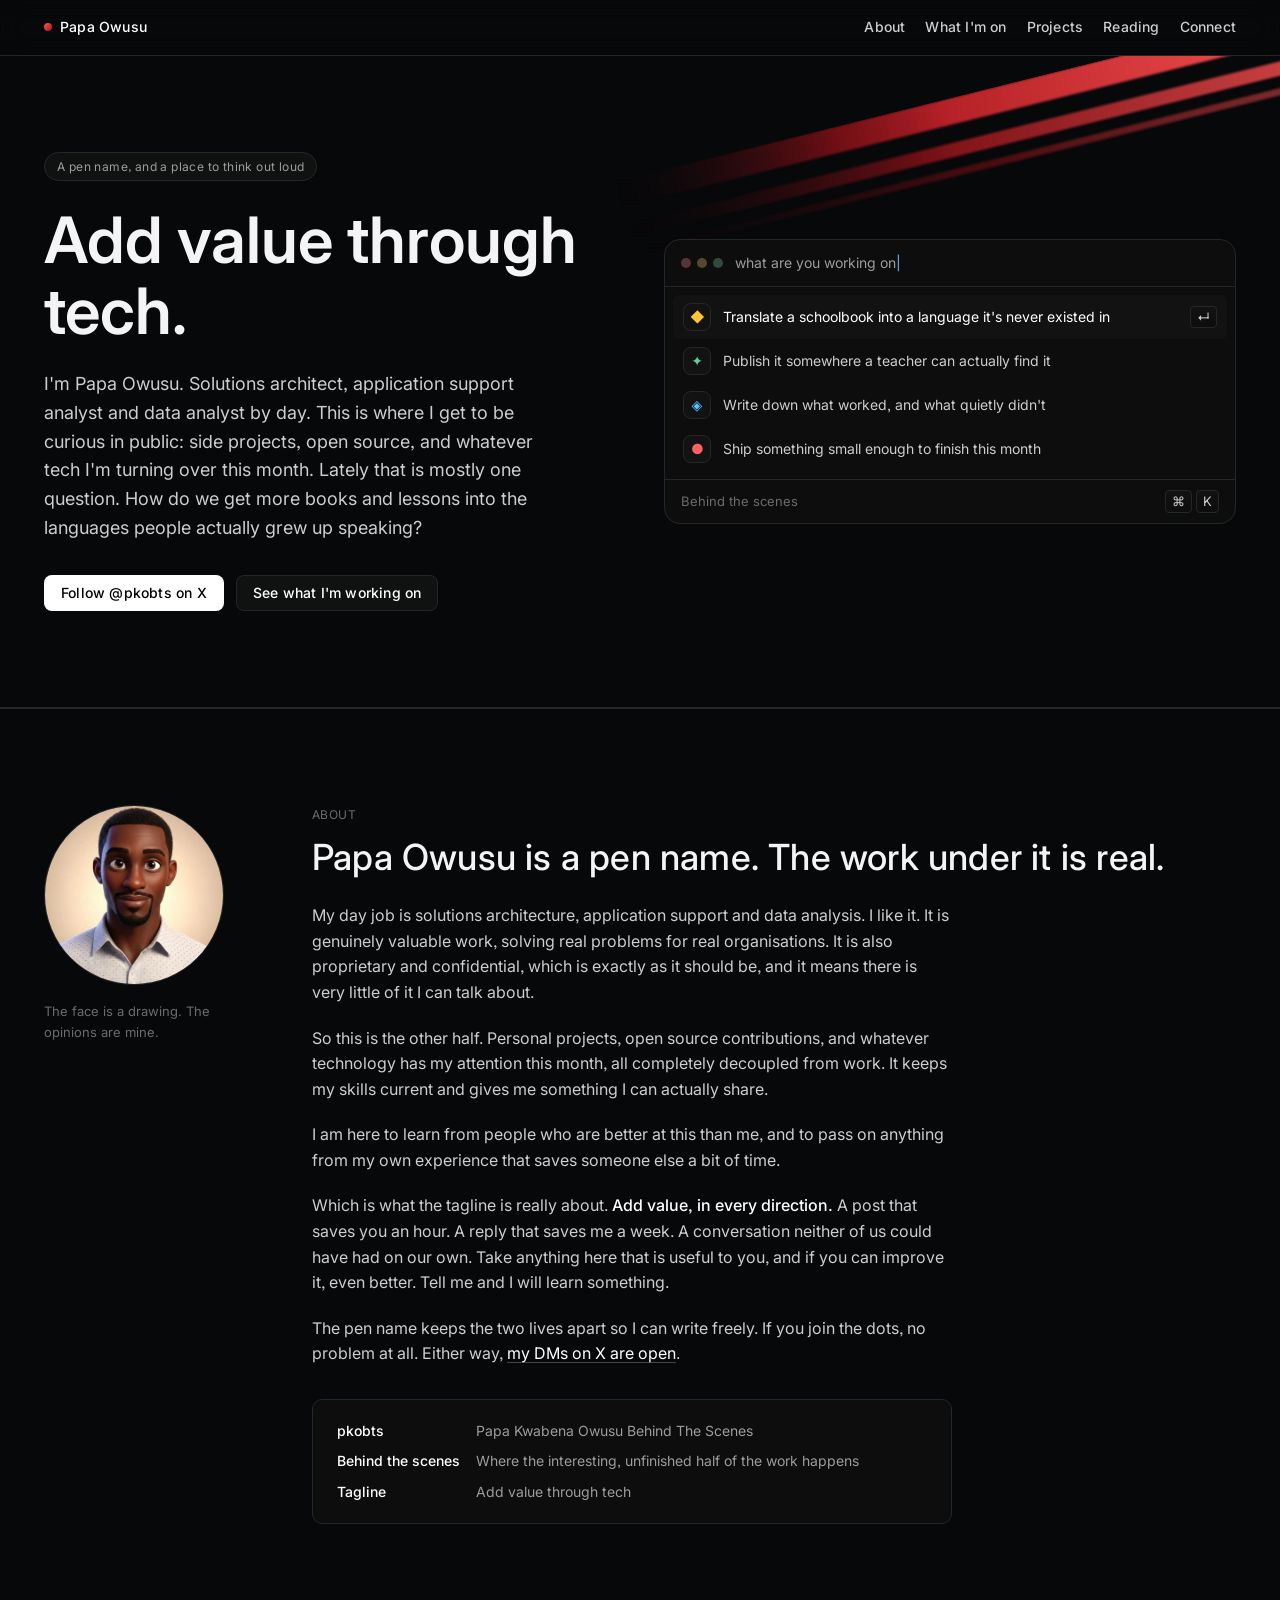
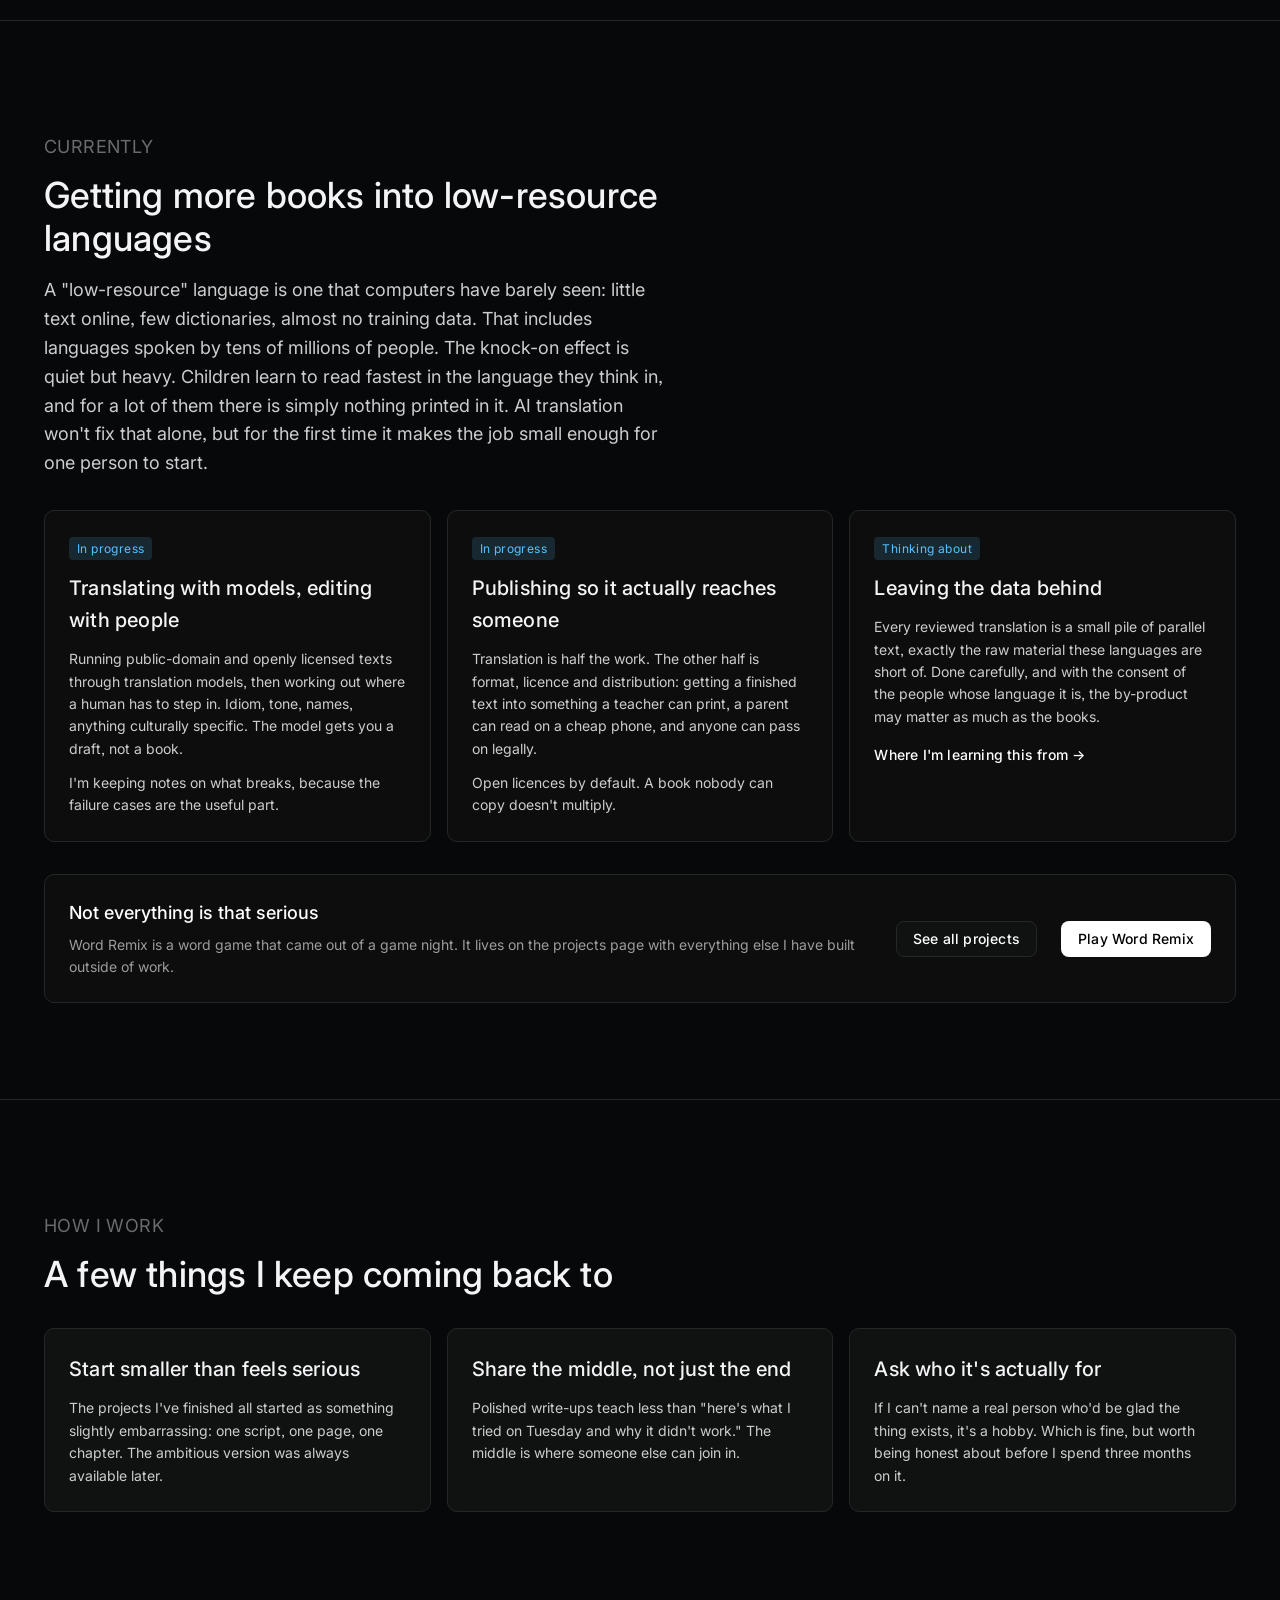
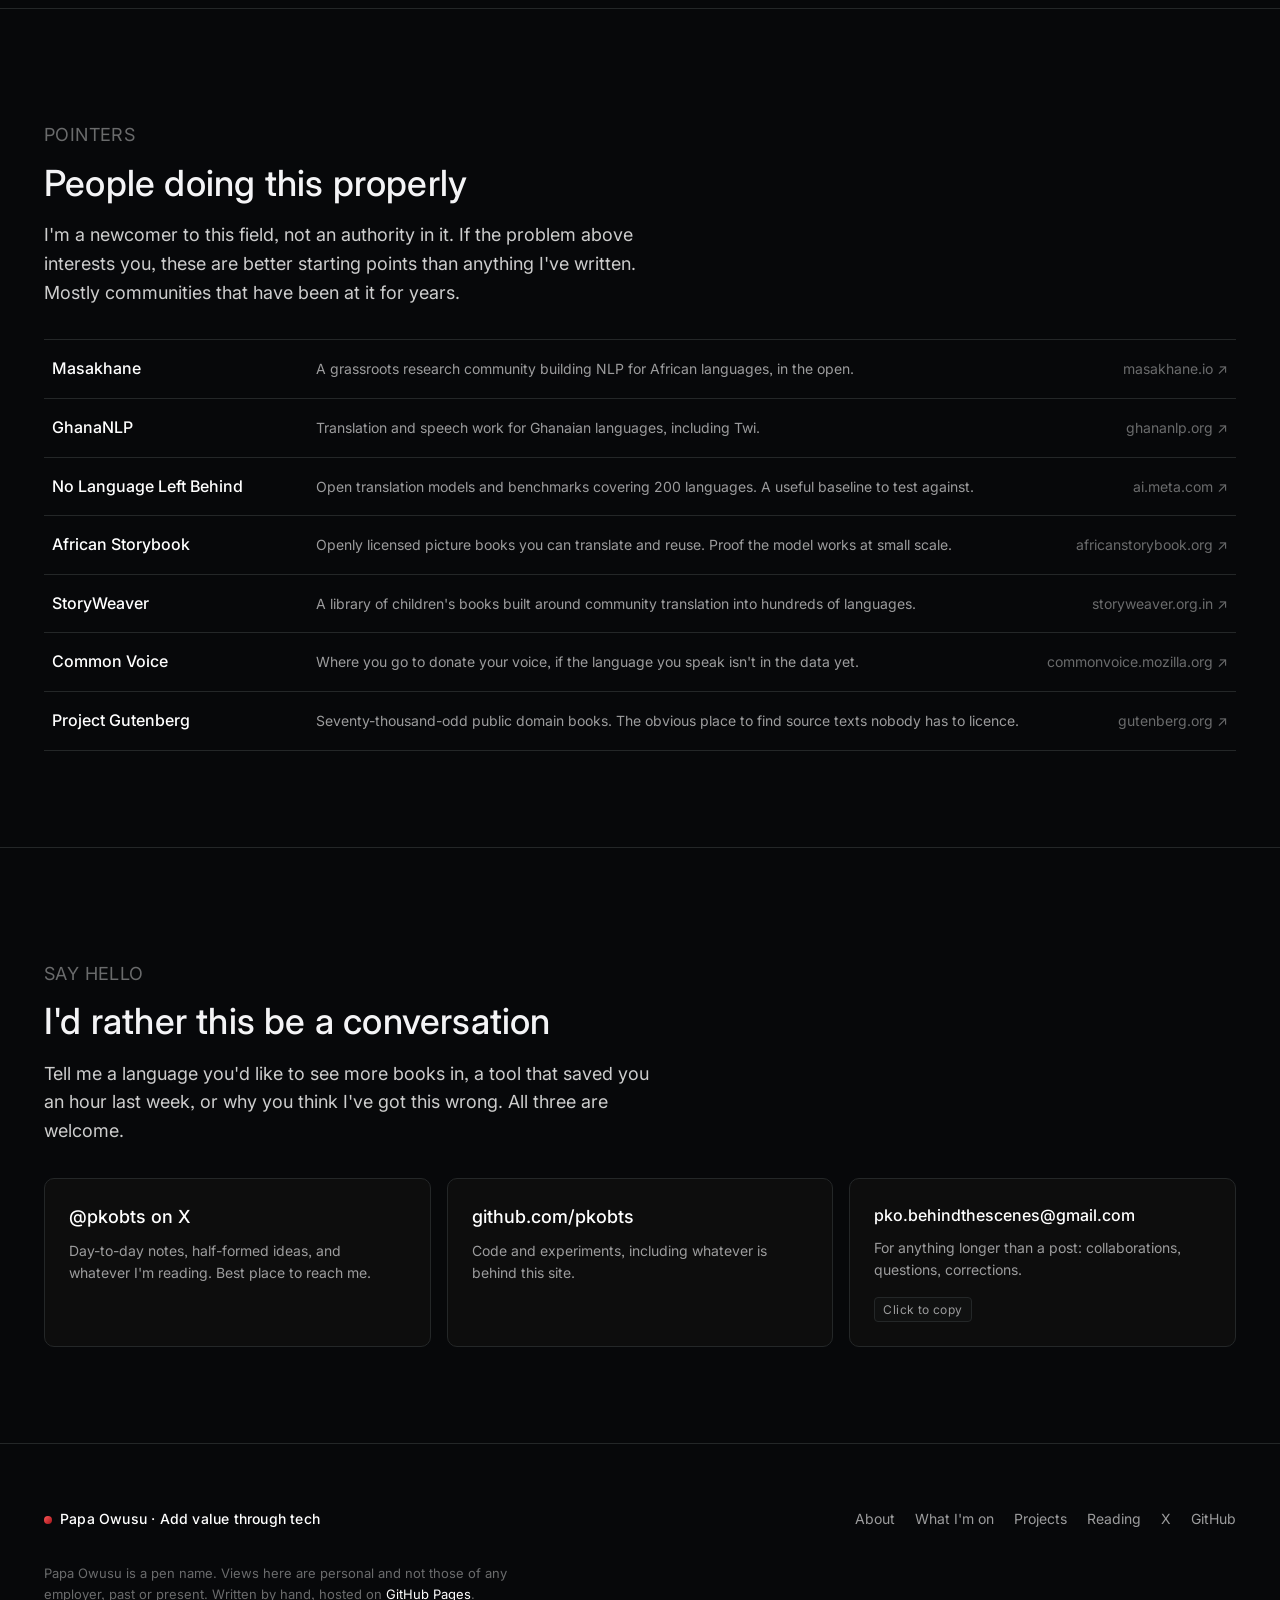
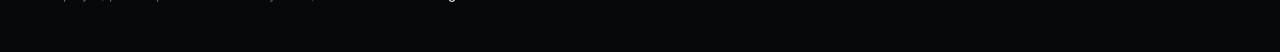
==== index.html @ 437da06e "initial page" ====
<!DOCTYPE html>
<html lang="en">
<head>
<meta charset="utf-8">
<meta name="viewport" content="width=device-width, initial-scale=1">
<title>Papa Owusu · Add value through tech</title>
<meta name="description" content="Papa Kwabena Owusu (pkobts) writes about small, practical uses of technology, currently on using AI translation to grow the pool of reading material in low-resource languages.">
<meta name="author" content="Papa Owusu">

<meta property="og:type" content="website">
<meta property="og:title" content="Papa Owusu · Add value through tech">
<meta property="og:description" content="Notes from a tech professional on simple solutions that make a difference, and on translating books into low-resource languages.">
<meta property="og:image" content="https://pkobts.github.io/pkobts_profilephoto.jpg">
<meta property="og:url" content="https://pkobts.github.io/">
<meta name="twitter:card" content="summary">
<meta name="twitter:creator" content="@pkobts">

<link rel="icon" href="data:image/svg+xml,<svg xmlns='http://www.w3.org/2000/svg' viewBox='0 0 32 32'><rect width='32' height='32' rx='8' fill='%230d0d0d'/><text x='16' y='22' font-family='Inter,sans-serif' font-size='16' font-weight='600' fill='%23ff5757' text-anchor='middle'>P</text></svg>">
<link rel="preconnect" href="https://fonts.googleapis.com">
<link rel="preconnect" href="https://fonts.gstatic.com" crossorigin>
<link href="https://fonts.googleapis.com/css2?family=Inter:wght@400;500;600&display=swap" rel="stylesheet">
<link rel="stylesheet" href="styles.css">
</head>
<body>

<a class="skip" href="#main">Skip to content</a>

<header class="nav">
  <div class="wrap">
    <a class="wordmark" href="#top"><span class="dot" aria-hidden="true"></span> Papa Owusu</a>
    <nav class="nav-links" aria-label="Sections">
      <a href="#about">About</a>
      <a href="#working-on" class="hide-sm">What I'm on</a>
      <a href="projects.html">Projects</a>
      <a href="#reading" class="hide-sm">Reading</a>
      <a href="#connect">Connect</a>
    </nav>
  </div>
</header>

<main id="main">

<!-- ---------------- hero ---------------- -->
<section class="hero" id="top">
  <div class="wrap">
    <div>
      <span class="eyebrow">A pen name, and a place to think out loud</span>
      <h1>Add value through tech.</h1>
      <p class="lede">
        I'm Papa Owusu. Solutions architect, application support analyst and data analyst by
        day. This is where I get to be curious in public: side projects, open source, and
        whatever tech I'm turning over this month. Lately that is mostly one question. How do
        we get more books and lessons into the languages people actually grew up speaking?
      </p>
      <div class="hero-actions">
        <a target="_blank" class="btn btn-primary" href="https://x.com/pkobts" rel="me noopener">Follow @pkobts on X</a>
        <a class="btn btn-tertiary" href="#working-on">See what I'm working on</a>
      </div>
    </div>

    <!-- palette-style card: the site's load-bearing visual -->
    <div class="palette" role="img" aria-label="A command palette mockup listing current interests: translation into low-resource languages, publishing experiments, small tools, and writing.">
      <div class="palette-bar">
        <span class="lights" aria-hidden="true"><i></i><i></i><i></i></span>
        <span class="palette-query">what are you working on<span class="caret">|</span></span>
      </div>
      <ul class="palette-rows">
        <li class="active">
          <span class="tile yellow" aria-hidden="true">◆</span>
          Translate a schoolbook into a language it's never existed in
          <span class="shortcut"><span class="key">↵</span></span>
        </li>
        <li>
          <span class="tile green" aria-hidden="true">✦</span>
          Publish it somewhere a teacher can actually find it
        </li>
        <li>
          <span class="tile blue" aria-hidden="true">◈</span>
          Write down what worked, and what quietly didn't
        </li>
        <li>
          <span class="tile red" aria-hidden="true">●</span>
          Ship something small enough to finish this month
        </li>
      </ul>
      <div class="palette-foot">
        <span>Behind the scenes</span>
        <span class="right"><span class="key">⌘</span> <span class="key">K</span></span>
      </div>
    </div>
  </div>
</section>

<!-- ---------------- about ---------------- -->
<section id="about">
  <div class="wrap">
    <div class="about">
      <div>
        <img class="avatar" src="pkobts_profilephoto.jpg" alt="Illustrated portrait of Papa Owusu" width="180" height="180">
        <p class="avatar-note">The face is a drawing. The opinions are mine.</p>
      </div>

      <div>
        <p class="kicker">About</p>
        <h2>Papa Owusu is a pen name. The work under it is real.</h2>
        <div class="prose">
          <p>
            My day job is solutions architecture, application support and data analysis. I like
            it. It is genuinely valuable work, solving real problems for real organisations. It
            is also proprietary and confidential, which is exactly as it should be, and it means
            there is very little of it I can talk about.
          </p>
          <p>
            So this is the other half. Personal projects, open source contributions, and
            whatever technology has my attention this month, all completely decoupled from work.
            It keeps my skills current and gives me something I can actually share.
          </p>
          <p>
            I am here to learn from people who are better at this than me, and to pass on
            anything from my own experience that saves someone else a bit of time.
          </p>
          <p>
            Which is what the tagline is really about. <strong>Add value, in every
            direction.</strong> A post that saves you an hour. A reply that saves me a week. A
            conversation neither of us could have had on our own. Take anything here that is
            useful to you, and if you can improve it, even better. Tell me and I will learn
            something.
          </p>
          <p>
            The pen name keeps the two lives apart so I can write freely. If you join the dots,
            no problem at all. Either way,
            <a target="_blank" href="https://x.com/pkobts" rel="me noopener">my DMs on X are open</a>.
          </p>

          <div class="name-key">
            <dl>
              <dt>pkobts</dt>
              <dd>Papa Kwabena Owusu Behind The Scenes</dd>
              <dt>Behind the scenes</dt>
              <dd>Where the interesting, unfinished half of the work happens</dd>
              <dt>Tagline</dt>
              <dd>Add value through tech</dd>
            </dl>
          </div>
        </div>
      </div>
    </div>
  </div>
</section>

<!-- ---------------- working on ---------------- -->
<section id="working-on">
  <div class="wrap">
    <div class="section-head">
      <p class="kicker">Currently</p>
      <h2>Getting more books into low-resource languages</h2>
      <p>
        A "low-resource" language is one that computers have barely seen: little text online,
        few dictionaries, almost no training data. That includes languages spoken by tens of
        millions of people. The knock-on effect is quiet but heavy. Children learn to read
        fastest in the language they think in, and for a lot of them there is simply nothing
        printed in it. AI translation won't fix that alone, but for the first time it makes the
        job small enough for one person to start.
      </p>
    </div>

    <div class="grid three">
      <div class="card">
        <span class="badge">In progress</span>
        <h3>Translating with models, editing with people</h3>
        <p>
          Running public-domain and openly licensed texts through translation models, then
          working out where a human has to step in. Idiom, tone, names, anything culturally
          specific. The model gets you a draft, not a book.
        </p>
        <p>
          I'm keeping notes on what breaks, because the failure cases are the useful part.
        </p>
      </div>

      <div class="card">
        <span class="badge">In progress</span>
        <h3>Publishing so it actually reaches someone</h3>
        <p>
          Translation is half the work. The other half is format, licence and distribution:
          getting a finished text into something a teacher can print, a parent can read on a
          cheap phone, and anyone can pass on legally.
        </p>
        <p>
          Open licences by default. A book nobody can copy doesn't multiply.
        </p>
      </div>

      <div class="card">
        <span class="badge">Thinking about</span>
        <h3>Leaving the data behind</h3>
        <p>
          Every reviewed translation is a small pile of parallel text, exactly the raw material
          these languages are short of. Done carefully, and with the consent of the people whose
          language it is, the by-product may matter as much as the books.
        </p>
        <a class="more" href="#reading">Where I'm learning this from →</a>
      </div>
    </div>

    <div class="teaser">
      <div class="teaser-text">
        <strong>Not everything is that serious</strong>
        Word Remix is a word game that came out of a game night. It lives on the projects page
        with everything else I have built outside of work.
      </div>
      <a class="btn btn-tertiary" href="projects.html">See all projects</a>
      <a class="btn btn-primary" target="_blank" href="https://wordremix.pkobts.com" rel="noopener">Play Word Remix</a>
    </div>
  </div>
</section>

<!-- ---------------- how i think ---------------- -->
<section id="how-i-think">
  <div class="wrap">
    <div class="section-head">
      <p class="kicker">How I work</p>
      <h2>A few things I keep coming back to</h2>
    </div>

    <div class="grid three">
      <div class="card elevated">
        <h3>Start smaller than feels serious</h3>
        <p>
          The projects I've finished all started as something slightly embarrassing: one
          script, one page, one chapter. The ambitious version was always available later.
        </p>
      </div>
      <div class="card elevated">
        <h3>Share the middle, not just the end</h3>
        <p>
          Polished write-ups teach less than "here's what I tried on Tuesday and why it didn't
          work." The middle is where someone else can join in.
        </p>
      </div>
      <div class="card elevated">
        <h3>Ask who it's actually for</h3>
        <p>
          If I can't name a real person who'd be glad the thing exists, it's a hobby. Which is
          fine, but worth being honest about before I spend three months on it.
        </p>
      </div>
    </div>
  </div>
</section>

<!-- ---------------- reading ---------------- -->
<section id="reading">
  <div class="wrap">
    <div class="section-head">
      <p class="kicker">Pointers</p>
      <h2>People doing this properly</h2>
      <p>
        I'm a newcomer to this field, not an authority in it. If the problem above interests
        you, these are better starting points than anything I've written. Mostly communities
        that have been at it for years.
      </p>
    </div>

    <ul class="links">
      <li>
        <a target="_blank" href="https://www.masakhane.io/" rel="noopener">
          <span class="title">Masakhane</span>
          <span class="what">A grassroots research community building NLP for African languages, in the open.</span>
          <span class="arrow">masakhane.io ↗</span>
        </a>
      </li>
      <li>
        <a target="_blank" href="https://ghananlp.org/" rel="noopener">
          <span class="title">GhanaNLP</span>
          <span class="what">Translation and speech work for Ghanaian languages, including Twi.</span>
          <span class="arrow">ghananlp.org ↗</span>
        </a>
      </li>
      <li>
        <a target="_blank" href="https://ai.meta.com/research/no-language-left-behind/" rel="noopener">
          <span class="title">No Language Left Behind</span>
          <span class="what">Open translation models and benchmarks covering 200 languages. A useful baseline to test against.</span>
          <span class="arrow">ai.meta.com ↗</span>
        </a>
      </li>
      <li>
        <a target="_blank" href="https://www.africanstorybook.org/" rel="noopener">
          <span class="title">African Storybook</span>
          <span class="what">Openly licensed picture books you can translate and reuse. Proof the model works at small scale.</span>
          <span class="arrow">africanstorybook.org ↗</span>
        </a>
      </li>
      <li>
        <a target="_blank" href="https://storyweaver.org.in/" rel="noopener">
          <span class="title">StoryWeaver</span>
          <span class="what">A library of children's books built around community translation into hundreds of languages.</span>
          <span class="arrow">storyweaver.org.in ↗</span>
        </a>
      </li>
      <li>
        <a target="_blank" href="https://commonvoice.mozilla.org/" rel="noopener">
          <span class="title">Common Voice</span>
          <span class="what">Where you go to donate your voice, if the language you speak isn't in the data yet.</span>
          <span class="arrow">commonvoice.mozilla.org ↗</span>
        </a>
      </li>
      <li>
        <a target="_blank" href="https://www.gutenberg.org/" rel="noopener">
          <span class="title">Project Gutenberg</span>
          <span class="what">Seventy-thousand-odd public domain books. The obvious place to find source texts nobody has to licence.</span>
          <span class="arrow">gutenberg.org ↗</span>
        </a>
      </li>
    </ul>
  </div>
</section>

<!-- ---------------- connect ---------------- -->
<section id="connect">
  <div class="wrap">
    <div class="section-head">
      <p class="kicker">Say hello</p>
      <h2>I'd rather this be a conversation</h2>
      <p>
        Tell me a language you'd like to see more books in, a tool that saved you an hour last
        week, or why you think I've got this wrong. All three are welcome.
      </p>
    </div>

    <div class="connect">
      <a target="_blank" href="https://x.com/pkobts" rel="me noopener">
        <span class="handle">@pkobts on X</span>
        <span class="desc">Day-to-day notes, half-formed ideas, and whatever I'm reading. Best place to reach me.</span>
      </a>
      <a target="_blank" href="https://github.com/pkobts" rel="me noopener">
        <span class="handle">github.com/pkobts</span>
        <span class="desc">Code and experiments, including whatever is behind this site.</span>
      </a>
      <button type="button" class="copy-card" data-copy="pko.behindthescenes@gmail.com">
        <span class="handle">pko.behindthescenes@gmail.com</span>
        <span class="desc">For anything longer than a post: collaborations, questions, corrections.</span>
        <span class="copy-state">Click to copy</span>
      </button>
    </div>
    <p class="copy-live" role="status" aria-live="polite"></p>
  </div>
</section>

</main>

<footer>
  <div class="wrap">
    <div class="foot-row">
      <span class="wordmark"><span class="dot" aria-hidden="true"></span> Papa Owusu · Add value through tech</span>
      <div class="foot-links">
        <a href="#about">About</a>
        <a href="#working-on">What I'm on</a>
        <a href="projects.html">Projects</a>
        <a href="#reading">Reading</a>
        <a target="_blank" href="https://x.com/pkobts" rel="me noopener">X</a>
        <a target="_blank" href="https://github.com/pkobts" rel="me noopener">GitHub</a>
      </div>
    </div>
    <p class="foot-note">
      Papa Owusu is a pen name. Views here are personal and not those of any employer, past or
      present. Written by hand, hosted on
      <a target="_blank" href="https://pages.github.com/" rel="noopener">GitHub Pages</a>.
    </p>
  </div>
</footer>

<script>
  document.querySelectorAll(".copy-card").forEach(function (card) {
    var state = card.querySelector(".copy-state");
    var live = document.querySelector(".copy-live");
    var idle = state.textContent;
    var timer;

    function copy(text) {
      if (navigator.clipboard && window.isSecureContext) {
        return navigator.clipboard.writeText(text);
      }
      // fallback for pages served over plain http
      return new Promise(function (resolve, reject) {
        var field = document.createElement("textarea");
        field.value = text;
        field.setAttribute("readonly", "");
        field.style.position = "fixed";
        field.style.opacity = "0";
        document.body.appendChild(field);
        field.select();
        var ok = document.execCommand("copy");
        document.body.removeChild(field);
        ok ? resolve() : reject();
      });
    }

    card.addEventListener("click", function () {
      var text = card.dataset.copy;
      copy(text).then(
        function () {
          card.classList.add("copied");
          state.textContent = "Copied";
          live.textContent = text + " copied to your clipboard.";
        },
        function () {
          state.textContent = "Press Ctrl or Cmd + C";
          live.textContent = "Could not copy automatically. The address is " + text + ".";
        }
      );
      clearTimeout(timer);
      timer = setTimeout(function () {
        card.classList.remove("copied");
        state.textContent = idle;
        live.textContent = "";
      }, 2600);
    });
  });
</script>

</body>
</html>
---- styles.css ----
/* Papa Owusu · pkobts.github.io
   Tokens follow DESIGN.md (Raycast-style dark system). */

:root {
  /* surface ladder */
  --canvas: #07080a;
  --surface: #0d0d0d;
  --surface-elevated: #101111;
  --surface-card: #121212;

  /* lines */
  --hairline: #242728;
  --hairline-soft: rgba(255, 255, 255, 0.08);
  --hairline-strong: rgba(255, 255, 255, 0.16);

  /* text */
  --ink: #f4f4f6;
  --body: #cdcdcd;
  --mute: #9c9c9d;
  --ash: #6a6b6c;
  --stone: #434345;

  /* action */
  --primary: #ffffff;
  --primary-pressed: #e8e8e8;
  --on-primary: #000000;

  /* accents: illustrations only, never chrome */
  --accent-blue: #57c1ff;
  --accent-red: #ff6161;
  --accent-green: #59d499;
  --accent-yellow: #ffc533;

  --stripe-start: #ff5757;
  --stripe-end: #a1131a;

  --key-bg-start: #121212;
  --key-bg-end: #0d0d0d;

  --r-xs: 4px;
  --r-sm: 6px;
  --r-md: 8px;
  --r-lg: 10px;
  --r-xl: 16px;
  --r-full: 9999px;

  --section: 96px;
  --container: 1240px;
}

*,
*::before,
*::after {
  box-sizing: border-box;
}

html {
  scroll-behavior: smooth;
  scroll-padding-top: 80px;
  -webkit-text-size-adjust: 100%;
}

@media (prefers-reduced-motion: reduce) {
  html { scroll-behavior: auto; }
}

body {
  margin: 0;
  background: var(--canvas);
  color: var(--body);
  font-family: Inter, "Inter Fallback", system-ui, -apple-system, "Segoe UI", sans-serif;
  font-feature-settings: "calt", "kern", "liga", "ss03";
  font-size: 16px;
  line-height: 1.6;
  -webkit-font-smoothing: antialiased;
}

h1, h2, h3 {
  color: var(--ink);
  margin: 0;
  font-weight: 500;
}

p { margin: 0; }

a {
  color: #ffffff;
  text-decoration: none;
}

a:hover { text-decoration: underline; }

a:focus-visible,
button:focus-visible {
  outline: 2px solid var(--accent-blue);
  outline-offset: 3px;
  border-radius: var(--r-xs);
}

.wrap {
  width: 100%;
  max-width: var(--container);
  margin: 0 auto;
  padding: 0 24px;
}

.skip {
  position: absolute;
  left: -9999px;
}
.skip:focus {
  left: 16px;
  top: 12px;
  z-index: 10;
  background: var(--surface-elevated);
  border: 1px solid var(--hairline);
  border-radius: var(--r-md);
  padding: 8px 16px;
  color: #fff;
}

/* ---------- nav ---------- */

.nav {
  position: sticky;
  top: 0;
  z-index: 5;
  height: 56px;
  display: flex;
  align-items: center;
  background: rgba(7, 8, 10, 0.88);
  backdrop-filter: blur(12px);
  border-bottom: 1px solid var(--hairline);
}

.nav .wrap {
  display: flex;
  align-items: center;
  gap: 24px;
}

.wordmark {
  font-size: 14px;
  font-weight: 500;
  letter-spacing: 0.2px;
  color: #fff;
  display: inline-flex;
  align-items: center;
  gap: 8px;
}

.wordmark:hover { text-decoration: none; }

.wordmark .dot {
  width: 8px;
  height: 8px;
  border-radius: var(--r-full);
  background: linear-gradient(135deg, var(--stripe-start), var(--stripe-end));
}

.nav-links {
  display: flex;
  gap: 20px;
  margin-left: auto;
  font-size: 14px;
  font-weight: 500;
  letter-spacing: 0.2px;
}

.nav-links a { color: var(--body); }
.nav-links a:hover { color: #fff; }

/* ---------- buttons ---------- */

.btn {
  display: inline-flex;
  align-items: center;
  gap: 8px;
  height: 36px;
  padding: 8px 16px;
  border-radius: var(--r-md);
  font-size: 14px;
  font-weight: 500;
  letter-spacing: 0.2px;
  line-height: 1;
  border: 1px solid transparent;
  white-space: nowrap;
}

.btn:hover { text-decoration: none; }

.btn-primary {
  background: var(--primary);
  color: var(--on-primary);
}
.btn-primary:hover { background: var(--primary-pressed); }

.btn-tertiary {
  background: var(--surface-elevated);
  color: #fff;
  border-color: var(--hairline);
}
.btn-tertiary:hover { border-color: var(--hairline-strong); }

/* ---------- hero ---------- */

.hero {
  position: relative;
  overflow: hidden;
  padding: 96px 0 var(--section);
  border-bottom: 1px solid var(--hairline);
}

/* the one stripe band the system allows, once per page */
.hero::before {
  content: "";
  position: absolute;
  top: -60px;
  right: -80px;
  width: 780px;
  height: 300px;
  transform: rotate(-14deg);
  transform-origin: top right;
  background:
    linear-gradient(90deg, transparent, var(--stripe-end) 30%, var(--stripe-start)) 0 0 / 100% 26px no-repeat,
    linear-gradient(90deg, transparent, rgba(161, 19, 26, 0.75) 40%, rgba(255, 87, 87, 0.85)) 0 44px / 100% 14px no-repeat,
    linear-gradient(90deg, transparent, rgba(161, 19, 26, 0.45) 50%, rgba(255, 87, 87, 0.55)) 0 70px / 100% 7px no-repeat;
  filter: blur(1px);
  pointer-events: none;
  -webkit-mask-image: linear-gradient(90deg, transparent, #000 45%);
  mask-image: linear-gradient(90deg, transparent, #000 45%);
}

.hero .wrap {
  position: relative;
  display: grid;
  grid-template-columns: minmax(0, 1fr) minmax(0, 1fr);
  gap: 48px;
  align-items: center;
}

.eyebrow {
  display: inline-block;
  font-size: 12px;
  letter-spacing: 0.4px;
  color: var(--mute);
  background: var(--surface-elevated);
  border: 1px solid var(--hairline);
  border-radius: var(--r-full);
  padding: 4px 12px;
  margin-bottom: 24px;
}

h1 {
  font-size: 64px;
  font-weight: 600;
  line-height: 1.1;
  letter-spacing: 0;
}

.hero .lede {
  font-size: 18px;
  line-height: 1.6;
  margin-top: 24px;
  max-width: 46ch;
}

.hero-actions {
  display: flex;
  flex-wrap: wrap;
  gap: 12px;
  margin-top: 32px;
}

/* ---------- palette mockup ---------- */

.palette {
  background: var(--surface);
  border: 1px solid var(--hairline);
  border-radius: var(--r-xl);
  overflow: hidden;
}

.palette-bar {
  display: flex;
  align-items: center;
  gap: 12px;
  padding: 12px 16px;
  border-bottom: 1px solid var(--hairline);
}

.lights {
  display: flex;
  gap: 6px;
}
.lights i {
  width: 10px;
  height: 10px;
  border-radius: var(--r-full);
  background: var(--stone);
}
.lights i:first-child { background: #57343a; }
.lights i:nth-child(2) { background: #55492c; }
.lights i:last-child { background: #2f4a3b; }

.palette-query {
  font-size: 14px;
  color: var(--mute);
}
.palette-query .caret {
  color: var(--accent-blue);
}

.palette-rows {
  padding: 8px;
  margin: 0;
  list-style: none;
}

.palette-rows li {
  display: flex;
  align-items: center;
  gap: 12px;
  padding: 8px 10px;
  border-radius: var(--r-sm);
  font-size: 14px;
  color: var(--body);
}

.palette-rows li.active {
  background: var(--surface-card);
  color: #fff;
}

.tile {
  width: 28px;
  height: 28px;
  flex: none;
  border-radius: var(--r-md);
  display: grid;
  place-items: center;
  font-size: 14px;
  background: var(--surface-card);
  border: 1px solid var(--hairline);
}

.tile.yellow { color: var(--accent-yellow); }
.tile.green { color: var(--accent-green); }
.tile.blue { color: var(--accent-blue); }
.tile.red { color: var(--accent-red); }

.palette-rows .shortcut { margin-left: auto; }

.key {
  display: inline-block;
  min-width: 20px;
  text-align: center;
  padding: 1px 6px;
  font-size: 13px;
  line-height: 1.4;
  color: var(--body);
  background: linear-gradient(180deg, var(--key-bg-start), var(--key-bg-end));
  border: 1px solid var(--hairline);
  border-radius: var(--r-xs);
}

.palette-foot {
  display: flex;
  align-items: center;
  gap: 8px;
  padding: 10px 16px;
  border-top: 1px solid var(--hairline);
  font-size: 13px;
  color: var(--ash);
}
.palette-foot .right { margin-left: auto; }

/* ---------- sections ---------- */

section { padding: var(--section) 0; }
section + section { border-top: 1px solid var(--hairline); }

.section-head { max-width: 62ch; }

.section-head h2 {
  font-size: 36px;
  line-height: 1.2;
  letter-spacing: 0.2px;
}

.section-head p {
  margin-top: 16px;
  font-size: 18px;
}

.kicker {
  font-size: 12px;
  letter-spacing: 0.4px;
  text-transform: uppercase;
  color: var(--ash);
  margin-bottom: 12px;
}

/* ---------- about ---------- */

.about {
  display: grid;
  grid-template-columns: 220px minmax(0, 1fr);
  gap: 48px;
  align-items: start;
}

.avatar {
  width: 180px;
  height: 180px;
  border-radius: var(--r-full);
  border: 1px solid var(--hairline);
  display: block;
}

.avatar-note {
  margin-top: 16px;
  font-size: 13px;
  color: var(--ash);
  max-width: 22ch;
}

.about h2 {
  font-size: 36px;
  line-height: 1.2;
  letter-spacing: 0.2px;
}

.prose { max-width: 64ch; margin-top: 24px; }
.prose p + p { margin-top: 20px; }
.prose strong { color: #fff; font-weight: 500; }
.prose a { text-decoration: underline; text-underline-offset: 3px; text-decoration-color: var(--stone); }
.prose a:hover { text-decoration-color: #fff; }

.name-key {
  margin-top: 32px;
  background: var(--surface);
  border: 1px solid var(--hairline);
  border-radius: var(--r-lg);
  padding: 20px 24px;
}

.name-key dl {
  margin: 0;
  display: grid;
  grid-template-columns: auto 1fr;
  gap: 8px 16px;
  font-size: 14px;
}
.name-key dt { color: #fff; font-weight: 500; }
.name-key dd { margin: 0; color: var(--mute); }

/* ---------- cards ---------- */

.grid {
  display: grid;
  gap: 16px;
  margin-top: 32px;
}
.grid.two { grid-template-columns: repeat(2, minmax(0, 1fr)); }
.grid.three { grid-template-columns: repeat(3, minmax(0, 1fr)); }

.card {
  background: var(--surface);
  border: 1px solid var(--hairline);
  border-radius: var(--r-lg);
  padding: 24px;
}

.card.elevated { background: var(--surface-elevated); }

.card h3 {
  font-size: 20px;
  letter-spacing: 0.2px;
  margin-bottom: 12px;
}

.card p { font-size: 14px; }
.card p + p { margin-top: 12px; }

.card .more {
  display: inline-block;
  margin-top: 16px;
  font-size: 14px;
  font-weight: 500;
  letter-spacing: 0.2px;
}

.badge {
  display: inline-block;
  font-size: 12px;
  letter-spacing: 0.4px;
  padding: 2px 8px;
  border-radius: var(--r-xs);
  background: rgba(87, 193, 255, 0.15);
  color: var(--accent-blue);
  margin-bottom: 12px;
}

/* ---------- link list ---------- */

.links {
  list-style: none;
  margin: 32px 0 0;
  padding: 0;
  border-top: 1px solid var(--hairline);
}

.links li {
  border-bottom: 1px solid var(--hairline);
}

.links a {
  display: grid;
  grid-template-columns: minmax(0, 240px) minmax(0, 1fr) auto;
  gap: 24px;
  align-items: baseline;
  padding: 16px 8px;
  color: var(--body);
}

.links a:hover {
  background: var(--surface);
  text-decoration: none;
}

.links .title { color: #fff; font-weight: 500; font-size: 16px; }
.links .what { font-size: 14px; color: var(--mute); }
.links .arrow { color: var(--ash); font-size: 14px; }

/* ---------- projects page ---------- */

.page-head {
  padding: 64px 0 48px;
}

.back {
  display: inline-block;
  font-size: 14px;
  color: var(--mute);
  margin-bottom: 24px;
}
.back::before { content: "← "; }
.back:hover { color: #fff; }

.page-head h1 { font-size: 56px; }

.page-head .lede {
  font-size: 18px;
  margin-top: 24px;
  max-width: 60ch;
}

.projects {
  padding-top: 0;
  border-top: 0;
}

.project {
  display: grid;
  grid-template-columns: 200px minmax(0, 1fr);
  gap: 32px;
  padding: 40px 0;
  border-top: 1px solid var(--hairline);
}

.project-meta {
  display: flex;
  flex-direction: column;
  align-items: flex-start;
  gap: 12px;
  padding-top: 4px;
}

.month {
  font-size: 14px;
  font-weight: 500;
  letter-spacing: 0.2px;
  color: #fff;
}

.project-meta .badge { margin-bottom: 0; }

.project-body { max-width: 68ch; }

.project-body h2 {
  font-size: 24px;
  letter-spacing: 0.2px;
}

.project-body .tag {
  font-size: 18px;
  color: var(--charcoal, #d3d3d4);
  margin-top: 8px;
}

.project-body p + p { margin-top: 16px; }

.project-body .note {
  font-size: 13px;
  color: var(--ash);
}

.project-links {
  display: flex;
  flex-wrap: wrap;
  gap: 12px;
  margin-top: 24px;
}

.closing { border-top: 1px solid var(--hairline); }

/* home-page teaser row */

.teaser {
  display: flex;
  flex-wrap: wrap;
  align-items: center;
  gap: 16px 24px;
  margin-top: 32px;
  background: var(--surface);
  border: 1px solid var(--hairline);
  border-radius: var(--r-lg);
  padding: 24px;
}

.teaser .teaser-text {
  flex: 1 1 320px;
  font-size: 14px;
  color: var(--mute);
}

.teaser .teaser-text strong {
  display: block;
  font-size: 18px;
  font-weight: 500;
  color: #fff;
  margin-bottom: 6px;
}

/* ---------- connect ---------- */

.connect {
  display: grid;
  grid-template-columns: repeat(3, minmax(0, 1fr));
  gap: 16px;
  margin-top: 32px;
}

.connect a {
  display: block;
  background: var(--surface);
  border: 1px solid var(--hairline);
  border-radius: var(--r-lg);
  padding: 24px;
}
.connect a:hover {
  background: var(--surface-elevated);
  border-color: var(--hairline-strong);
  text-decoration: none;
}
.connect .handle { display: block; font-size: 18px; color: #fff; font-weight: 500; }
.connect .desc { display: block; font-size: 14px; color: var(--mute); margin-top: 8px; }

/* email card: copies the address on click */

.copy-card {
  display: block;
  width: 100%;
  text-align: left;
  font: inherit;
  cursor: pointer;
  background: var(--surface);
  border: 1px solid var(--hairline);
  border-radius: var(--r-lg);
  padding: 24px;
}
.copy-card:hover {
  background: var(--surface-elevated);
  border-color: var(--hairline-strong);
}

.copy-card .handle {
  font-size: 16px;
  overflow-wrap: anywhere;
}

.copy-state {
  display: inline-block;
  margin-top: 16px;
  font-size: 12px;
  letter-spacing: 0.4px;
  color: var(--mute);
  background: var(--surface-elevated);
  border: 1px solid var(--hairline);
  border-radius: var(--r-xs);
  padding: 2px 8px;
}

.copy-card.copied .copy-state {
  background: rgba(89, 212, 153, 0.15);
  border-color: transparent;
  color: var(--accent-green);
}

.copy-live {
  position: absolute;
  width: 1px;
  height: 1px;
  overflow: hidden;
  clip: rect(0 0 0 0);
  white-space: nowrap;
}

/* ---------- footer ---------- */

footer {
  border-top: 1px solid var(--hairline);
  padding: 64px 0 48px;
  color: var(--mute);
  font-size: 14px;
}

.foot-row {
  display: flex;
  flex-wrap: wrap;
  gap: 24px;
  align-items: center;
  justify-content: space-between;
}

.foot-links {
  display: flex;
  flex-wrap: wrap;
  gap: 20px;
}
.foot-links a { color: var(--mute); }
.foot-links a:hover { color: #fff; }

.foot-note {
  margin-top: 32px;
  font-size: 13px;
  color: var(--ash);
  max-width: 60ch;
}

/* ---------- responsive ---------- */

@media (max-width: 1024px) {
  h1 { font-size: 56px; }
  .hero .wrap { grid-template-columns: minmax(0, 1fr); gap: 40px; }
  .about { grid-template-columns: 160px minmax(0, 1fr); gap: 32px; }
  .avatar { width: 140px; height: 140px; }
}

@media (max-width: 768px) {
  :root { --section: 64px; }
  h1 { font-size: 44px; }
  .section-head h2 { font-size: 30px; }
  .nav-links { gap: 16px; }
  .nav-links .hide-sm { display: none; }
  .hero::before {
    top: -40px;
    right: -40px;
    width: 340px;
    height: 160px;
    background-size: 100% 14px, 100% 8px, 100% 4px;
    background-position: 0 0, 0 24px, 0 38px;
  }
  .grid.three, .grid.two, .connect { grid-template-columns: minmax(0, 1fr); }
  .about { grid-template-columns: minmax(0, 1fr); }
  .project { grid-template-columns: minmax(0, 1fr); gap: 16px; }
  .project-meta { flex-direction: row; align-items: center; }
  .page-head h1 { font-size: 40px; }
  .links a { grid-template-columns: minmax(0, 1fr) auto; }
  .links .what { grid-column: 1 / -1; }
}

@media (max-width: 480px) {
  :root { --section: 48px; }
  h1 { font-size: 36px; }
  .hero { padding-top: 64px; }
  .hero .lede { font-size: 16px; }
  .wrap { padding: 0 20px; }
}
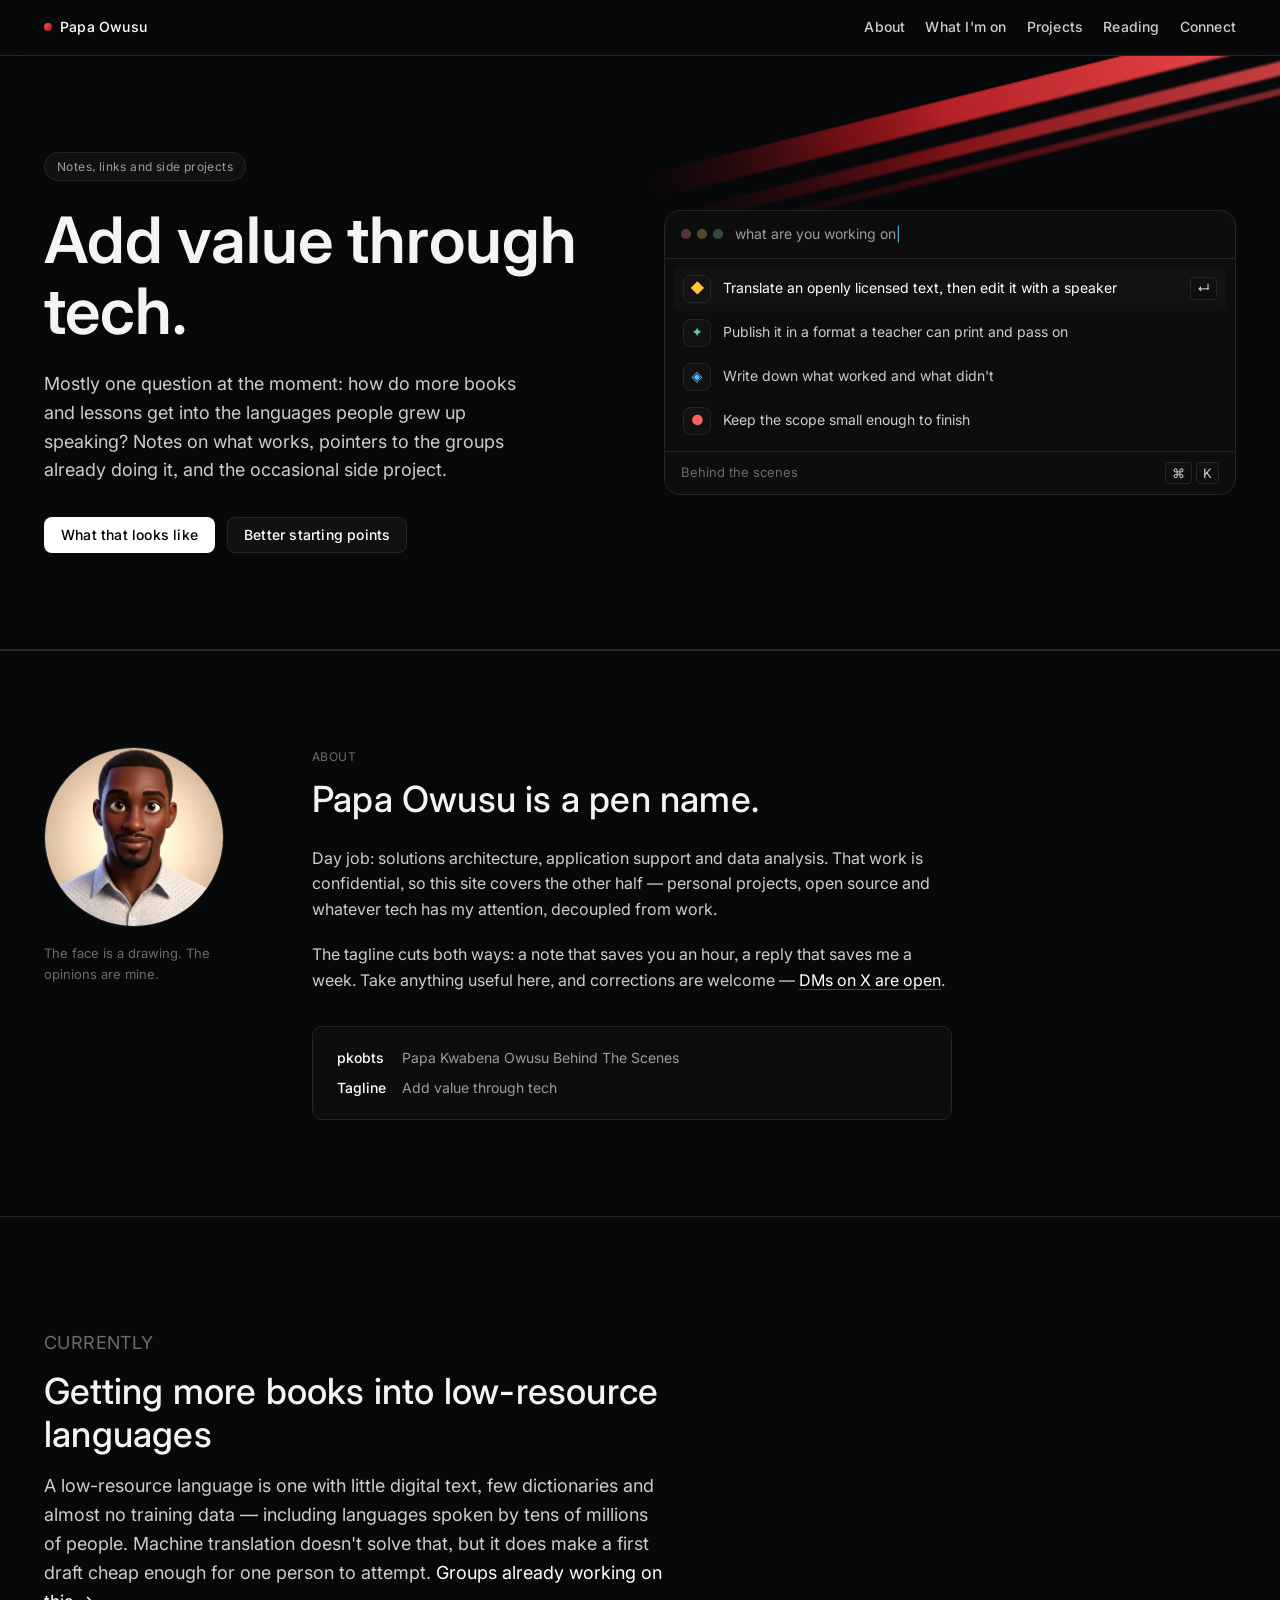
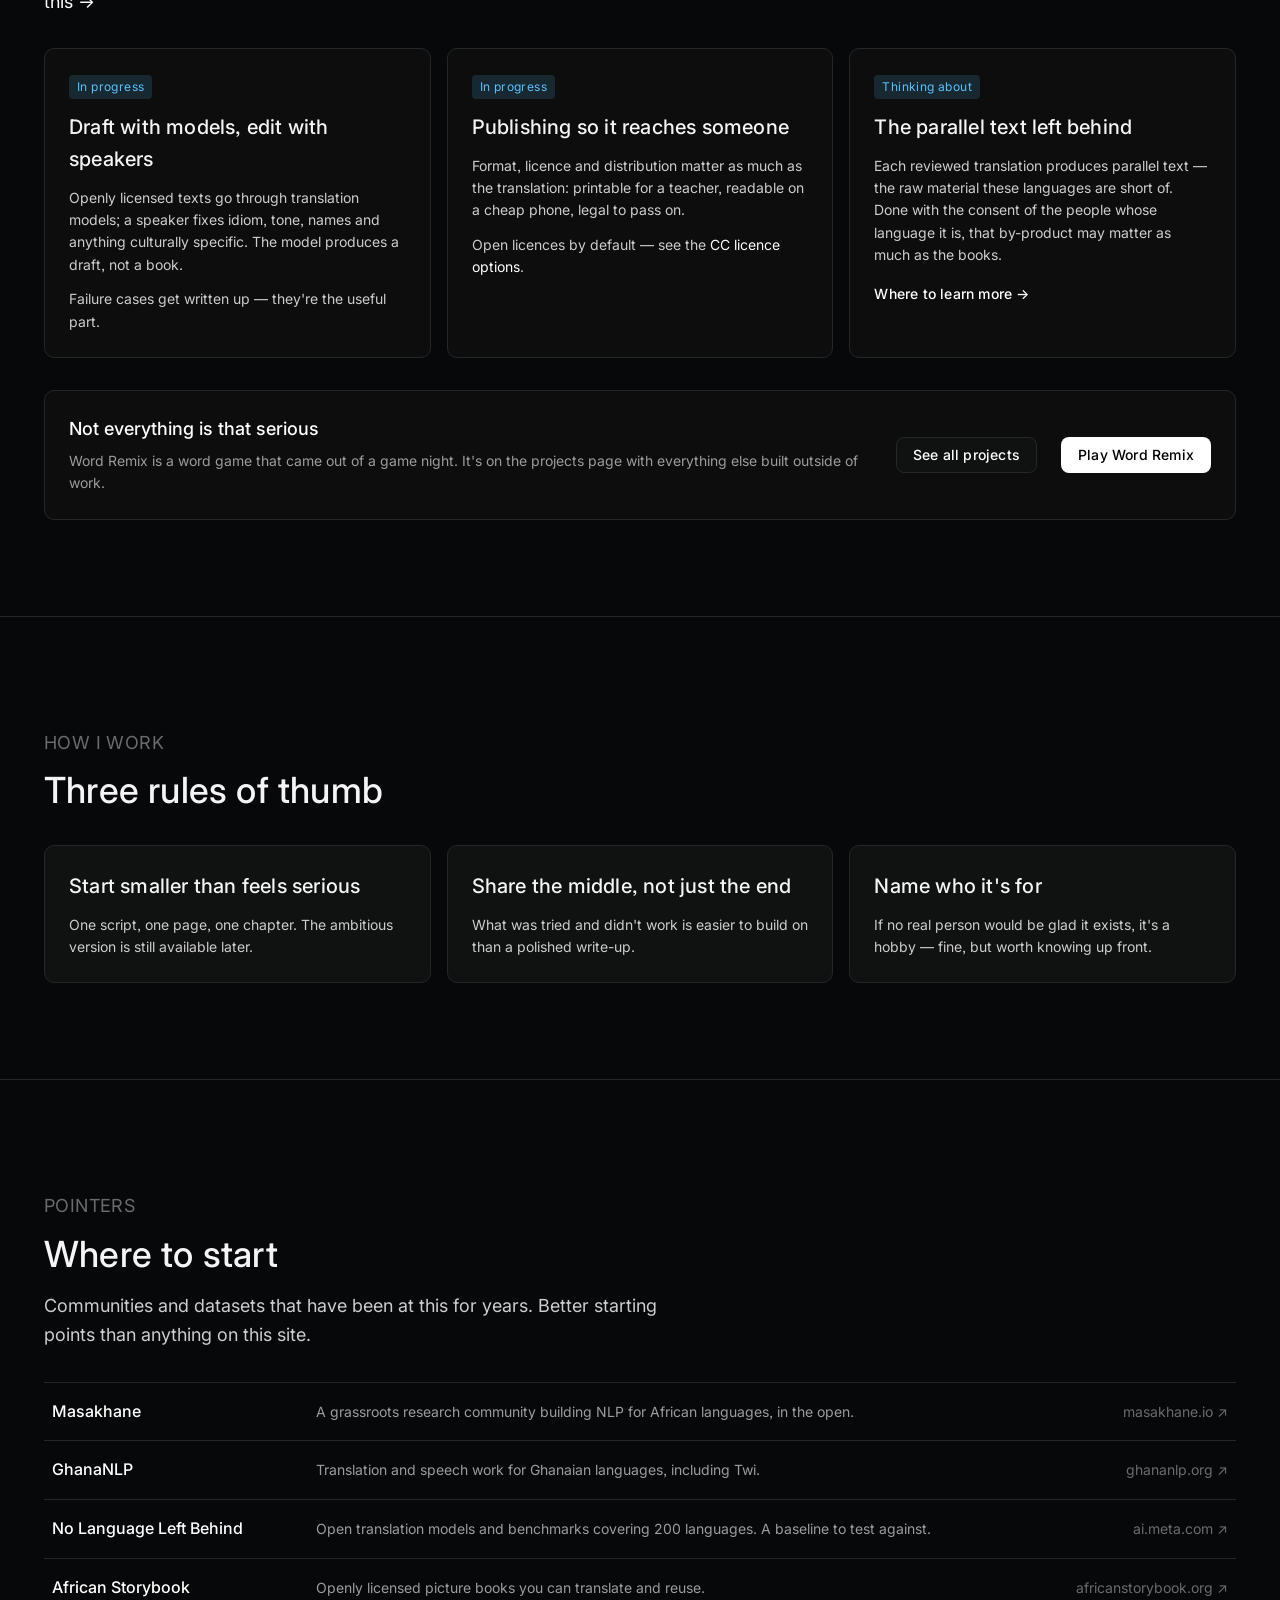
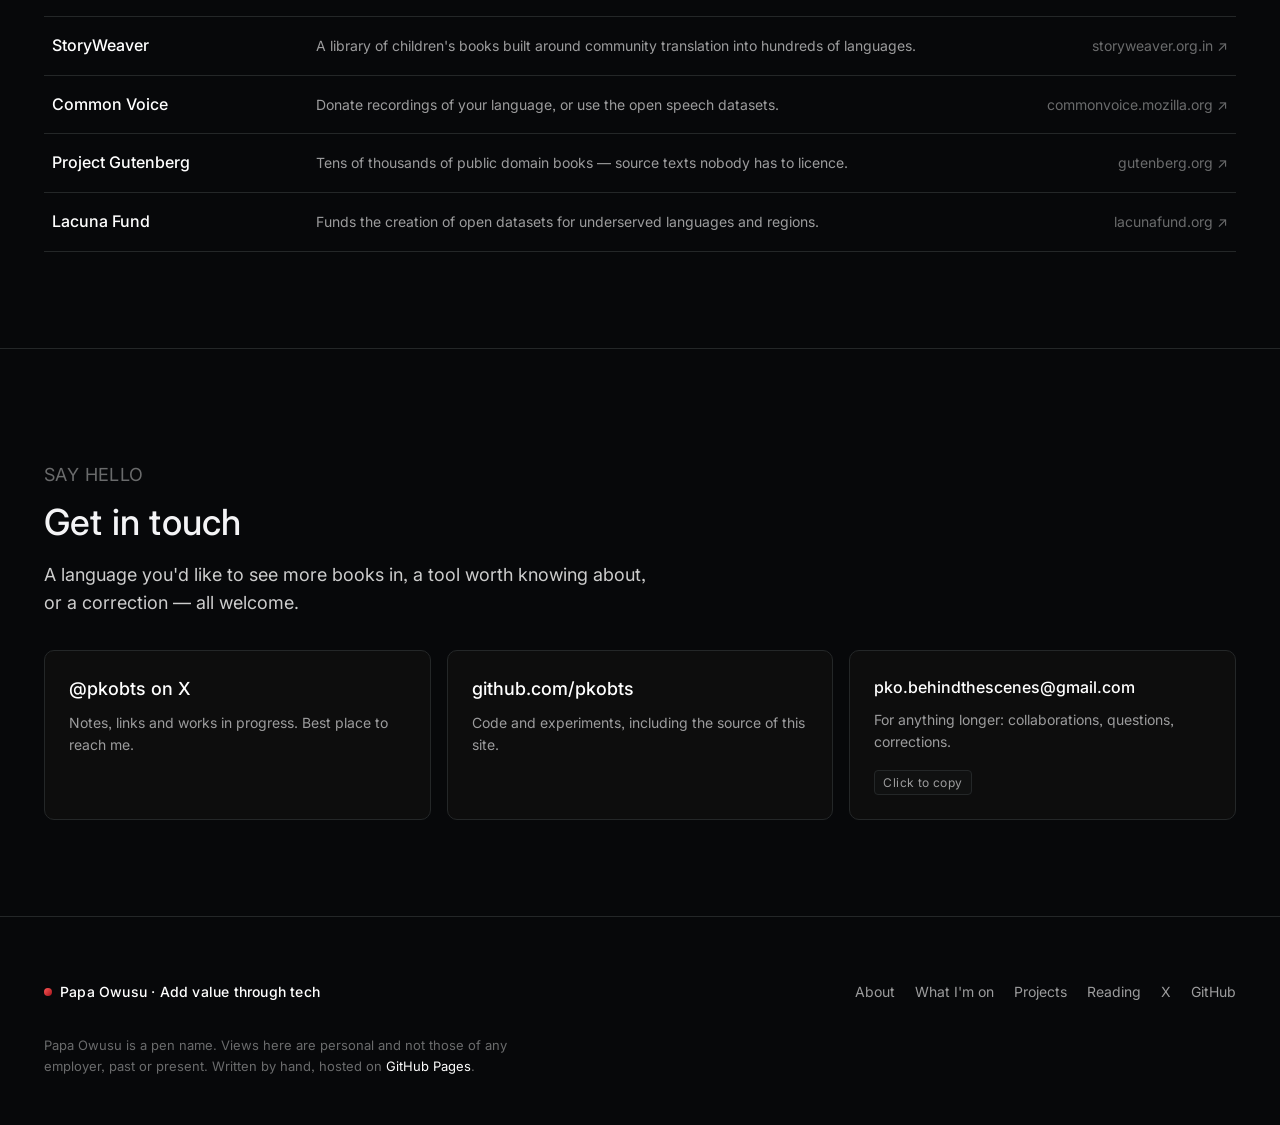
==== commit e840722e: "ssimplified" ====
--- a/index.html
+++ b/index.html
@@ -4,12 +4,12 @@
 <meta charset="utf-8">
 <meta name="viewport" content="width=device-width, initial-scale=1">
 <title>Papa Owusu · Add value through tech</title>
-<meta name="description" content="Papa Kwabena Owusu (pkobts) writes about small, practical uses of technology, currently on using AI translation to grow the pool of reading material in low-resource languages.">
+<meta name="description" content="Notes and links on using AI translation to grow the pool of reading material in low-resource languages, plus small side projects. By Papa Owusu (pkobts).">
 <meta name="author" content="Papa Owusu">
 
 <meta property="og:type" content="website">
 <meta property="og:title" content="Papa Owusu · Add value through tech">
-<meta property="og:description" content="Notes from a tech professional on simple solutions that make a difference, and on translating books into low-resource languages.">
+<meta property="og:description" content="Notes and links on translating books into low-resource languages, plus small side projects.">
 <meta property="og:image" content="https://pkobts.github.io/pkobts_profilephoto.jpg">
 <meta property="og:url" content="https://pkobts.github.io/">
 <meta name="twitter:card" content="summary">
@@ -44,22 +44,21 @@
 <section class="hero" id="top">
   <div class="wrap">
     <div>
-      <span class="eyebrow">A pen name, and a place to think out loud</span>
+      <span class="eyebrow">Notes, links and side projects</span>
       <h1>Add value through tech.</h1>
       <p class="lede">
-        I'm Papa Owusu. Solutions architect, application support analyst and data analyst by
-        day. This is where I get to be curious in public: side projects, open source, and
-        whatever tech I'm turning over this month. Lately that is mostly one question. How do
-        we get more books and lessons into the languages people actually grew up speaking?
+        Mostly one question at the moment: how do more books and lessons get into the
+        languages people grew up speaking? Notes on what works, pointers to the groups
+        already doing it, and the occasional side project.
       </p>
       <div class="hero-actions">
-        <a target="_blank" class="btn btn-primary" href="https://x.com/pkobts" rel="me noopener">Follow @pkobts on X</a>
-        <a class="btn btn-tertiary" href="#working-on">See what I'm working on</a>
+        <a class="btn btn-primary" href="#working-on">What that looks like</a>
+        <a class="btn btn-tertiary" href="#reading">Better starting points</a>
       </div>
     </div>
 
     <!-- palette-style card: the site's load-bearing visual -->
-    <div class="palette" role="img" aria-label="A command palette mockup listing current interests: translation into low-resource languages, publishing experiments, small tools, and writing.">
+    <div class="palette" role="img" aria-label="A command palette mockup listing current work: translating openly licensed texts, editing with speakers, publishing in printable formats, and writing up what worked.">
       <div class="palette-bar">
         <span class="lights" aria-hidden="true"><i></i><i></i><i></i></span>
         <span class="palette-query">what are you working on<span class="caret">|</span></span>
@@ -67,20 +66,20 @@
       <ul class="palette-rows">
         <li class="active">
           <span class="tile yellow" aria-hidden="true">◆</span>
-          Translate a schoolbook into a language it's never existed in
+          Translate an openly licensed text, then edit it with a speaker
           <span class="shortcut"><span class="key">↵</span></span>
         </li>
         <li>
           <span class="tile green" aria-hidden="true">✦</span>
-          Publish it somewhere a teacher can actually find it
+          Publish it in a format a teacher can print and pass on
         </li>
         <li>
           <span class="tile blue" aria-hidden="true">◈</span>
-          Write down what worked, and what quietly didn't
+          Write down what worked and what didn't
         </li>
         <li>
           <span class="tile red" aria-hidden="true">●</span>
-          Ship something small enough to finish this month
+          Keep the scope small enough to finish
         </li>
       </ul>
       <div class="palette-foot">
@@ -102,42 +101,23 @@
 
       <div>
         <p class="kicker">About</p>
-        <h2>Papa Owusu is a pen name. The work under it is real.</h2>
+        <h2>Papa Owusu is a pen name.</h2>
         <div class="prose">
           <p>
-            My day job is solutions architecture, application support and data analysis. I like
-            it. It is genuinely valuable work, solving real problems for real organisations. It
-            is also proprietary and confidential, which is exactly as it should be, and it means
-            there is very little of it I can talk about.
+            Day job: solutions architecture, application support and data analysis. That work is
+            confidential, so this site covers the other half — personal projects, open source and
+            whatever tech has my attention, decoupled from work.
           </p>
           <p>
-            So this is the other half. Personal projects, open source contributions, and
-            whatever technology has my attention this month, all completely decoupled from work.
-            It keeps my skills current and gives me something I can actually share.
-          </p>
-          <p>
-            I am here to learn from people who are better at this than me, and to pass on
-            anything from my own experience that saves someone else a bit of time.
-          </p>
-          <p>
-            Which is what the tagline is really about. <strong>Add value, in every
-            direction.</strong> A post that saves you an hour. A reply that saves me a week. A
-            conversation neither of us could have had on our own. Take anything here that is
-            useful to you, and if you can improve it, even better. Tell me and I will learn
-            something.
-          </p>
-          <p>
-            The pen name keeps the two lives apart so I can write freely. If you join the dots,
-            no problem at all. Either way,
-            <a target="_blank" href="https://x.com/pkobts" rel="me noopener">my DMs on X are open</a>.
+            The tagline cuts both ways: a note that saves you an hour, a reply that saves me a
+            week. Take anything useful here, and corrections are welcome —
+            <a target="_blank" href="https://x.com/pkobts" rel="me noopener">DMs on X are open</a>.
           </p>
 
           <div class="name-key">
             <dl>
               <dt>pkobts</dt>
               <dd>Papa Kwabena Owusu Behind The Scenes</dd>
-              <dt>Behind the scenes</dt>
-              <dd>Where the interesting, unfinished half of the work happens</dd>
               <dt>Tagline</dt>
               <dd>Add value through tech</dd>
             </dl>
@@ -155,59 +135,57 @@
       <p class="kicker">Currently</p>
       <h2>Getting more books into low-resource languages</h2>
       <p>
-        A "low-resource" language is one that computers have barely seen: little text online,
-        few dictionaries, almost no training data. That includes languages spoken by tens of
-        millions of people. The knock-on effect is quiet but heavy. Children learn to read
-        fastest in the language they think in, and for a lot of them there is simply nothing
-        printed in it. AI translation won't fix that alone, but for the first time it makes the
-        job small enough for one person to start.
+        A low-resource language is one with little digital text, few dictionaries and almost no
+        training data — including languages spoken by tens of millions of people. Machine
+        translation doesn't solve that, but it does make a first draft cheap enough for one
+        person to attempt. <a href="#reading">Groups already working on this →</a>
       </p>
     </div>
 
     <div class="grid three">
       <div class="card">
         <span class="badge">In progress</span>
-        <h3>Translating with models, editing with people</h3>
-        <p>
-          Running public-domain and openly licensed texts through translation models, then
-          working out where a human has to step in. Idiom, tone, names, anything culturally
-          specific. The model gets you a draft, not a book.
-        </p>
-        <p>
-          I'm keeping notes on what breaks, because the failure cases are the useful part.
+        <h3>Draft with models, edit with speakers</h3>
+        <p>
+          Openly licensed texts go through translation models; a speaker fixes idiom, tone,
+          names and anything culturally specific. The model produces a draft, not a book.
+        </p>
+        <p>
+          Failure cases get written up — they're the useful part.
         </p>
       </div>
 
       <div class="card">
         <span class="badge">In progress</span>
-        <h3>Publishing so it actually reaches someone</h3>
-        <p>
-          Translation is half the work. The other half is format, licence and distribution:
-          getting a finished text into something a teacher can print, a parent can read on a
-          cheap phone, and anyone can pass on legally.
-        </p>
-        <p>
-          Open licences by default. A book nobody can copy doesn't multiply.
+        <h3>Publishing so it reaches someone</h3>
+        <p>
+          Format, licence and distribution matter as much as the translation: printable for a
+          teacher, readable on a cheap phone, legal to pass on.
+        </p>
+        <p>
+          Open licences by default — see the
+          <a target="_blank" href="https://creativecommons.org/share-your-work/cclicenses/" rel="noopener">CC licence
+          options</a>.
         </p>
       </div>
 
       <div class="card">
         <span class="badge">Thinking about</span>
-        <h3>Leaving the data behind</h3>
-        <p>
-          Every reviewed translation is a small pile of parallel text, exactly the raw material
-          these languages are short of. Done carefully, and with the consent of the people whose
-          language it is, the by-product may matter as much as the books.
-        </p>
-        <a class="more" href="#reading">Where I'm learning this from →</a>
+        <h3>The parallel text left behind</h3>
+        <p>
+          Each reviewed translation produces parallel text — the raw material these languages
+          are short of. Done with the consent of the people whose language it is, that
+          by-product may matter as much as the books.
+        </p>
+        <a class="more" href="#reading">Where to learn more →</a>
       </div>
     </div>
 
     <div class="teaser">
       <div class="teaser-text">
         <strong>Not everything is that serious</strong>
-        Word Remix is a word game that came out of a game night. It lives on the projects page
-        with everything else I have built outside of work.
+        Word Remix is a word game that came out of a game night. It's on the projects page with
+        everything else built outside of work.
       </div>
       <a class="btn btn-tertiary" href="projects.html">See all projects</a>
       <a class="btn btn-primary" target="_blank" href="https://wordremix.pkobts.com" rel="noopener">Play Word Remix</a>
@@ -220,29 +198,27 @@
   <div class="wrap">
     <div class="section-head">
       <p class="kicker">How I work</p>
-      <h2>A few things I keep coming back to</h2>
+      <h2>Three rules of thumb</h2>
     </div>
 
     <div class="grid three">
       <div class="card elevated">
         <h3>Start smaller than feels serious</h3>
         <p>
-          The projects I've finished all started as something slightly embarrassing: one
-          script, one page, one chapter. The ambitious version was always available later.
+          One script, one page, one chapter. The ambitious version is still available later.
         </p>
       </div>
       <div class="card elevated">
         <h3>Share the middle, not just the end</h3>
         <p>
-          Polished write-ups teach less than "here's what I tried on Tuesday and why it didn't
-          work." The middle is where someone else can join in.
+          What was tried and didn't work is easier to build on than a polished write-up.
         </p>
       </div>
       <div class="card elevated">
-        <h3>Ask who it's actually for</h3>
-        <p>
-          If I can't name a real person who'd be glad the thing exists, it's a hobby. Which is
-          fine, but worth being honest about before I spend three months on it.
+        <h3>Name who it's for</h3>
+        <p>
+          If no real person would be glad it exists, it's a hobby — fine, but worth knowing
+          up front.
         </p>
       </div>
     </div>
@@ -254,11 +230,10 @@
   <div class="wrap">
     <div class="section-head">
       <p class="kicker">Pointers</p>
-      <h2>People doing this properly</h2>
+      <h2>Where to start</h2>
       <p>
-        I'm a newcomer to this field, not an authority in it. If the problem above interests
-        you, these are better starting points than anything I've written. Mostly communities
-        that have been at it for years.
+        Communities and datasets that have been at this for years. Better starting points than
+        anything on this site.
       </p>
     </div>
 
@@ -280,14 +255,14 @@
       <li>
         <a target="_blank" href="https://ai.meta.com/research/no-language-left-behind/" rel="noopener">
           <span class="title">No Language Left Behind</span>
-          <span class="what">Open translation models and benchmarks covering 200 languages. A useful baseline to test against.</span>
+          <span class="what">Open translation models and benchmarks covering 200 languages. A baseline to test against.</span>
           <span class="arrow">ai.meta.com ↗</span>
         </a>
       </li>
       <li>
         <a target="_blank" href="https://www.africanstorybook.org/" rel="noopener">
           <span class="title">African Storybook</span>
-          <span class="what">Openly licensed picture books you can translate and reuse. Proof the model works at small scale.</span>
+          <span class="what">Openly licensed picture books you can translate and reuse.</span>
           <span class="arrow">africanstorybook.org ↗</span>
         </a>
       </li>
@@ -301,15 +276,22 @@
       <li>
         <a target="_blank" href="https://commonvoice.mozilla.org/" rel="noopener">
           <span class="title">Common Voice</span>
-          <span class="what">Where you go to donate your voice, if the language you speak isn't in the data yet.</span>
+          <span class="what">Donate recordings of your language, or use the open speech datasets.</span>
           <span class="arrow">commonvoice.mozilla.org ↗</span>
         </a>
       </li>
       <li>
         <a target="_blank" href="https://www.gutenberg.org/" rel="noopener">
           <span class="title">Project Gutenberg</span>
-          <span class="what">Seventy-thousand-odd public domain books. The obvious place to find source texts nobody has to licence.</span>
+          <span class="what">Tens of thousands of public domain books — source texts nobody has to licence.</span>
           <span class="arrow">gutenberg.org ↗</span>
+        </a>
+      </li>
+      <li>
+        <a target="_blank" href="https://lacunafund.org/" rel="noopener">
+          <span class="title">Lacuna Fund</span>
+          <span class="what">Funds the creation of open datasets for underserved languages and regions.</span>
+          <span class="arrow">lacunafund.org ↗</span>
         </a>
       </li>
     </ul>
@@ -321,25 +303,25 @@
   <div class="wrap">
     <div class="section-head">
       <p class="kicker">Say hello</p>
-      <h2>I'd rather this be a conversation</h2>
+      <h2>Get in touch</h2>
       <p>
-        Tell me a language you'd like to see more books in, a tool that saved you an hour last
-        week, or why you think I've got this wrong. All three are welcome.
+        A language you'd like to see more books in, a tool worth knowing about, or a correction
+        — all welcome.
       </p>
     </div>
 
     <div class="connect">
       <a target="_blank" href="https://x.com/pkobts" rel="me noopener">
         <span class="handle">@pkobts on X</span>
-        <span class="desc">Day-to-day notes, half-formed ideas, and whatever I'm reading. Best place to reach me.</span>
+        <span class="desc">Notes, links and works in progress. Best place to reach me.</span>
       </a>
       <a target="_blank" href="https://github.com/pkobts" rel="me noopener">
         <span class="handle">github.com/pkobts</span>
-        <span class="desc">Code and experiments, including whatever is behind this site.</span>
+        <span class="desc">Code and experiments, including the source of this site.</span>
       </a>
       <button type="button" class="copy-card" data-copy="pko.behindthescenes@gmail.com">
         <span class="handle">pko.behindthescenes@gmail.com</span>
-        <span class="desc">For anything longer than a post: collaborations, questions, corrections.</span>
+        <span class="desc">For anything longer: collaborations, questions, corrections.</span>
         <span class="copy-state">Click to copy</span>
       </button>
     </div>
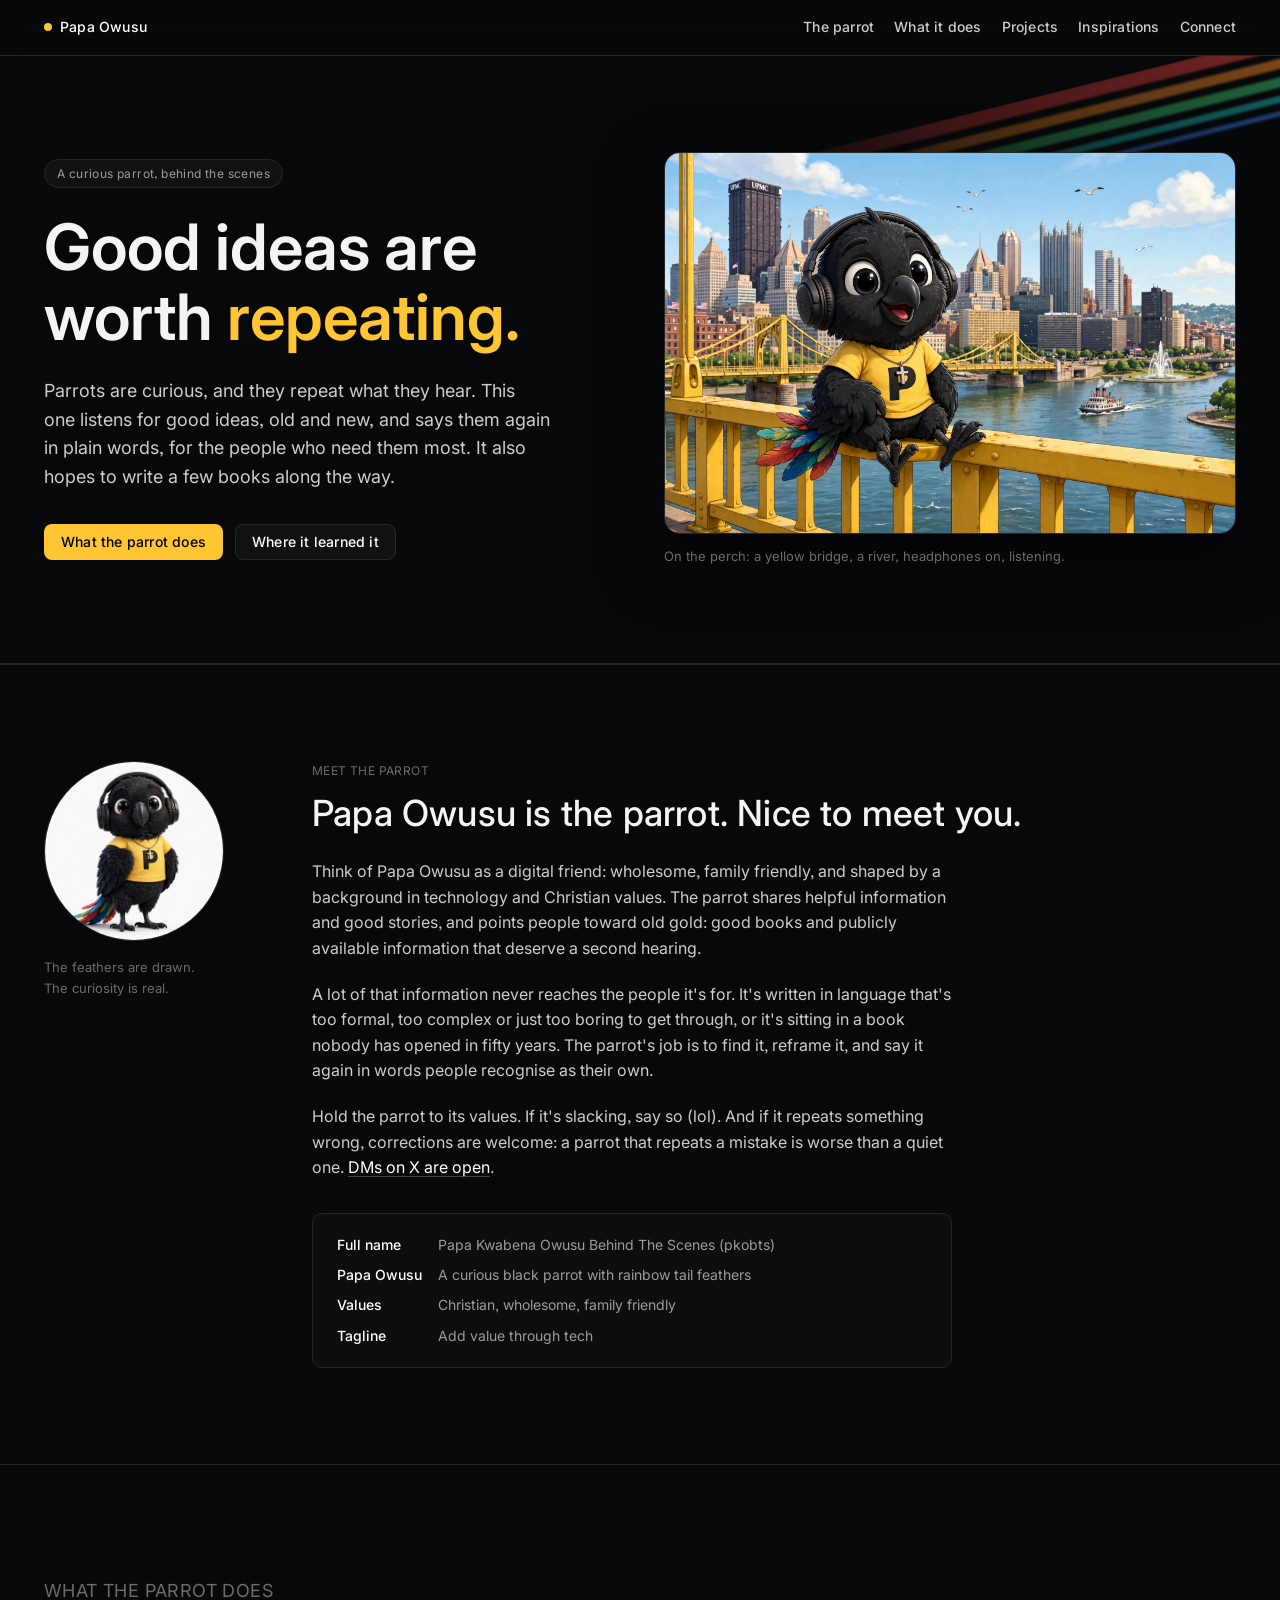
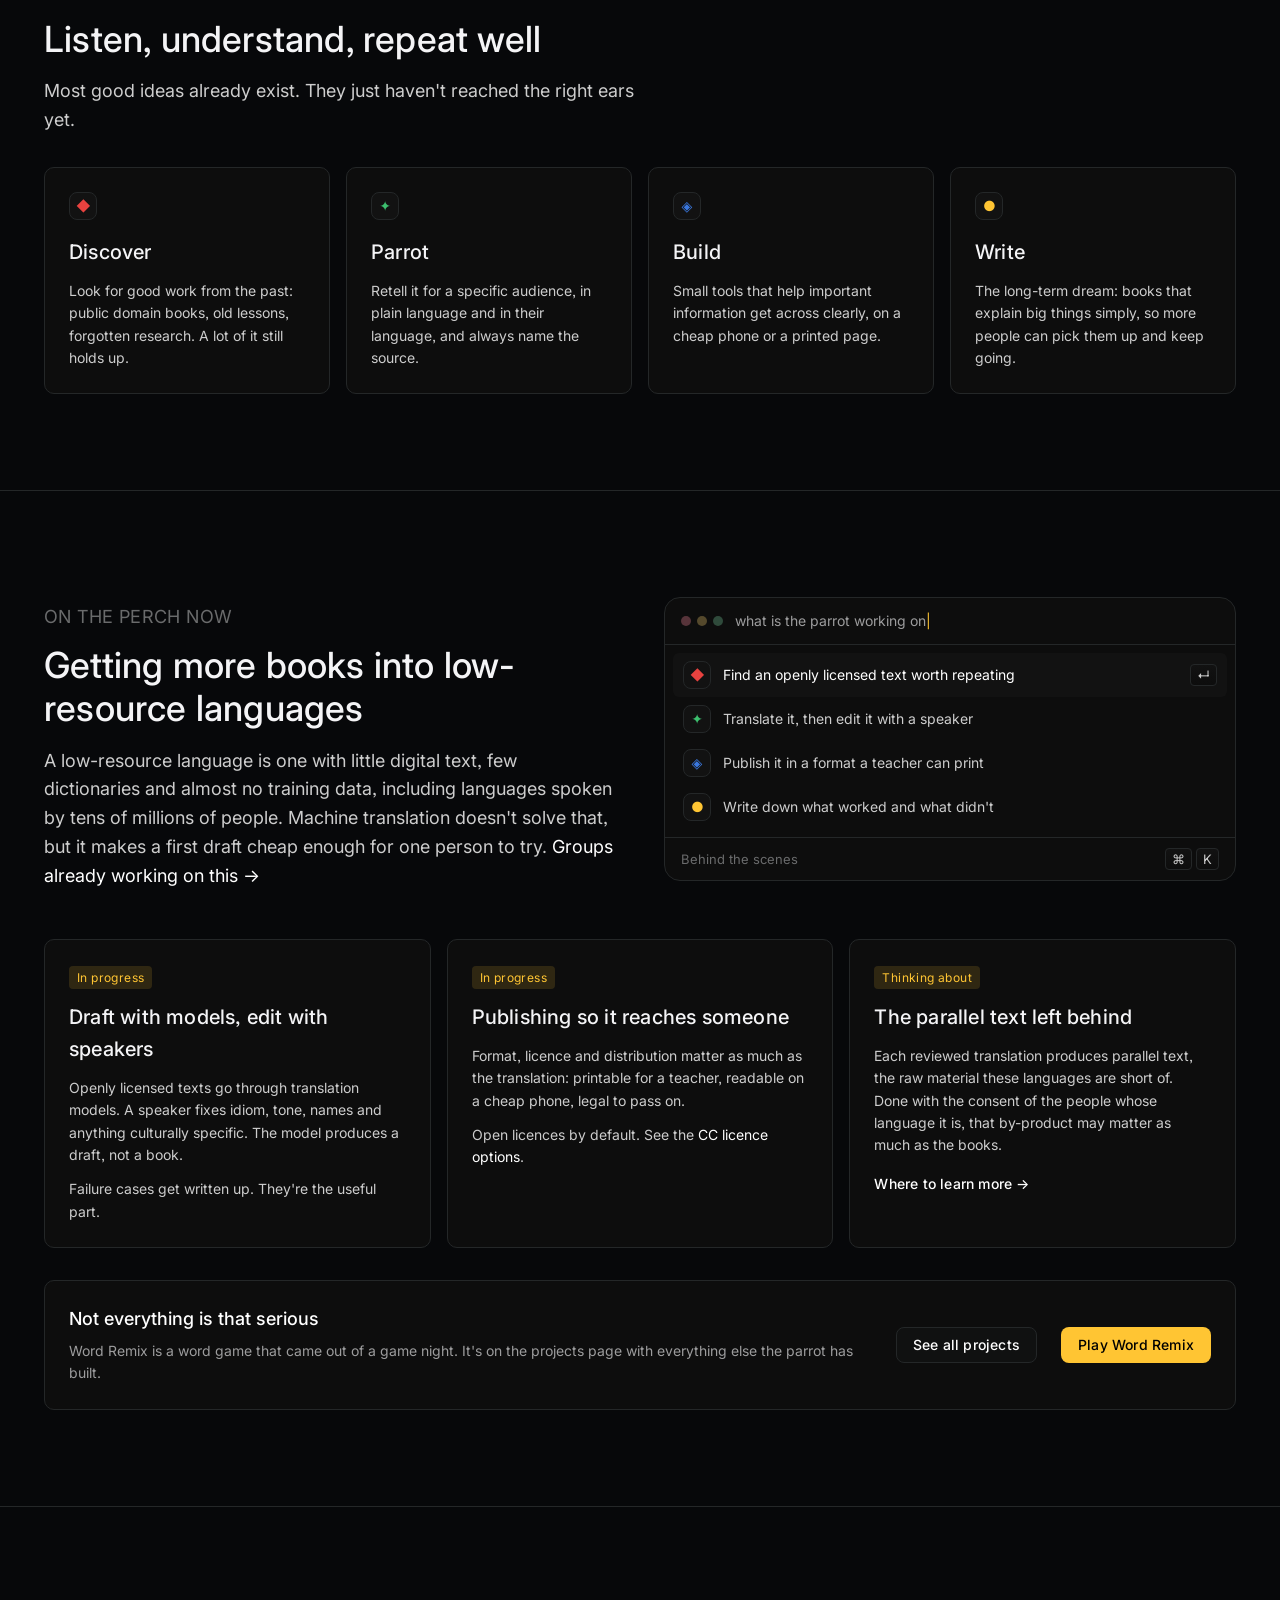
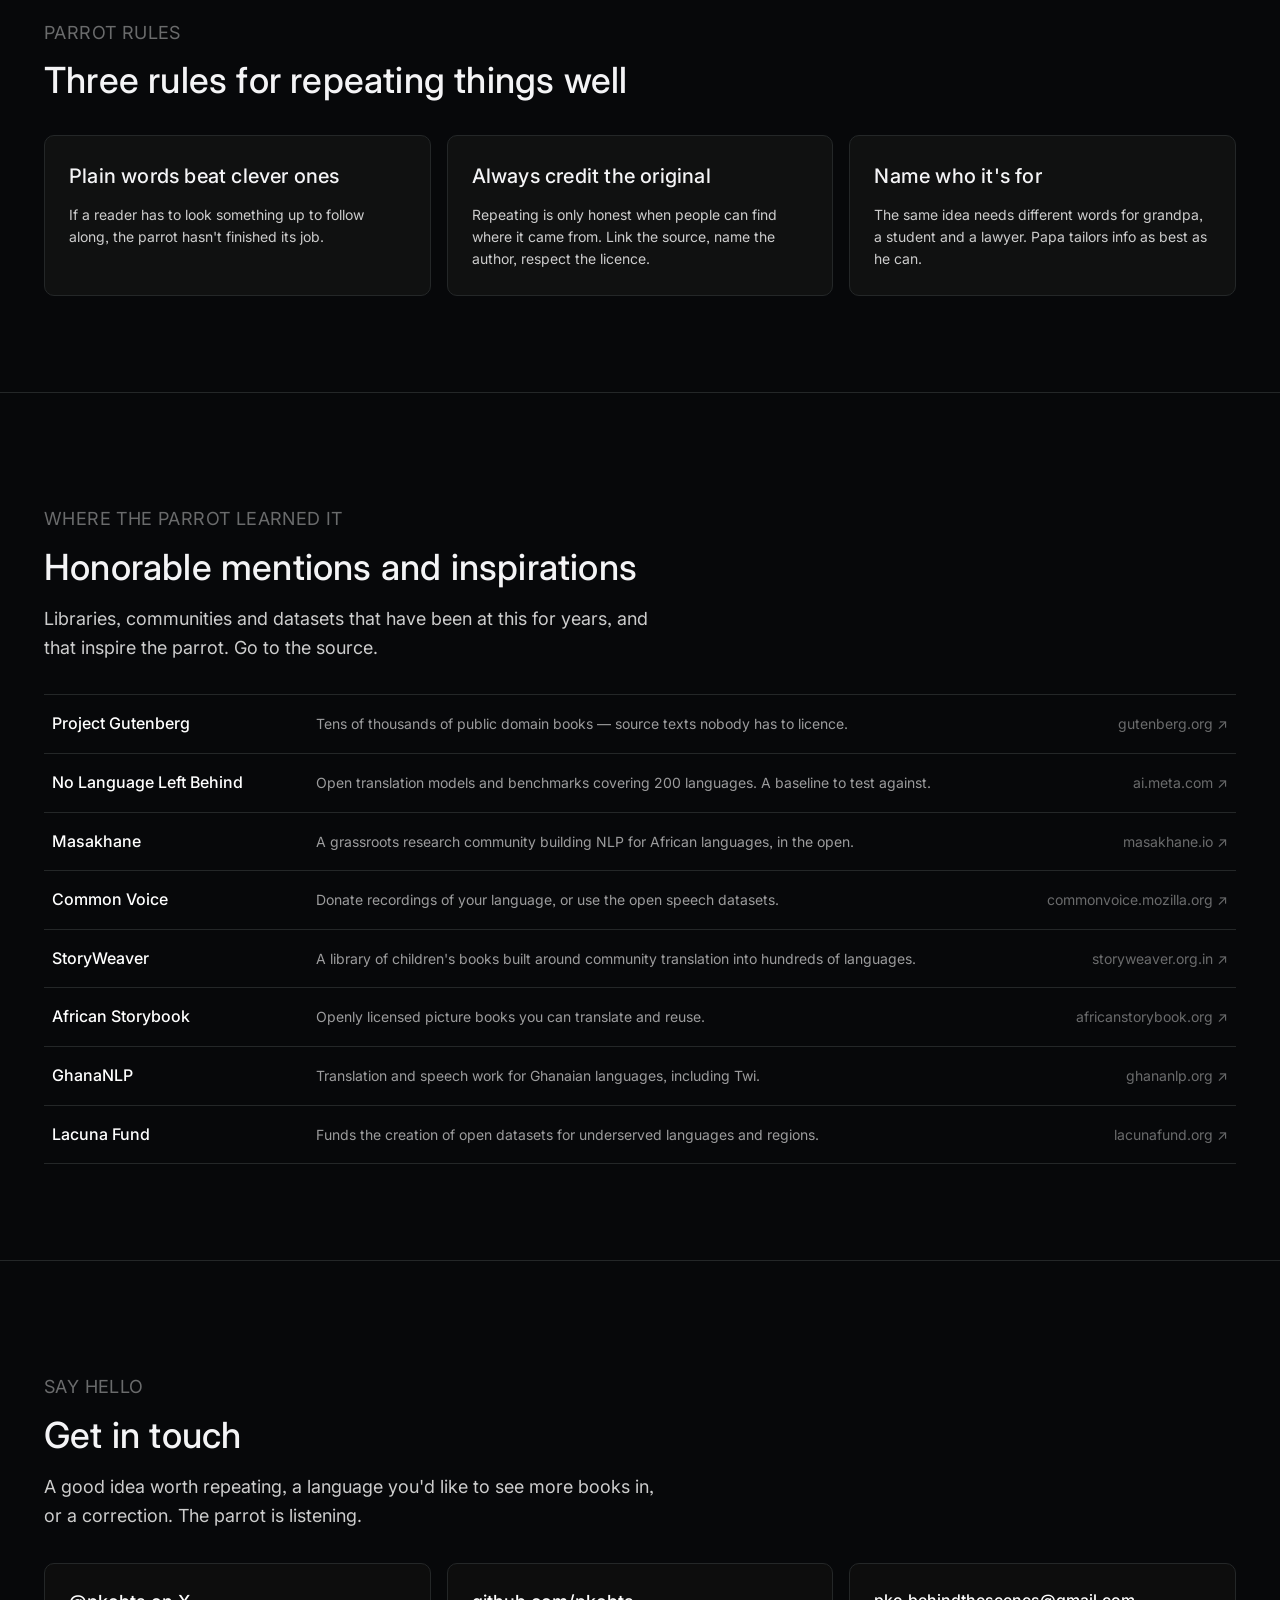
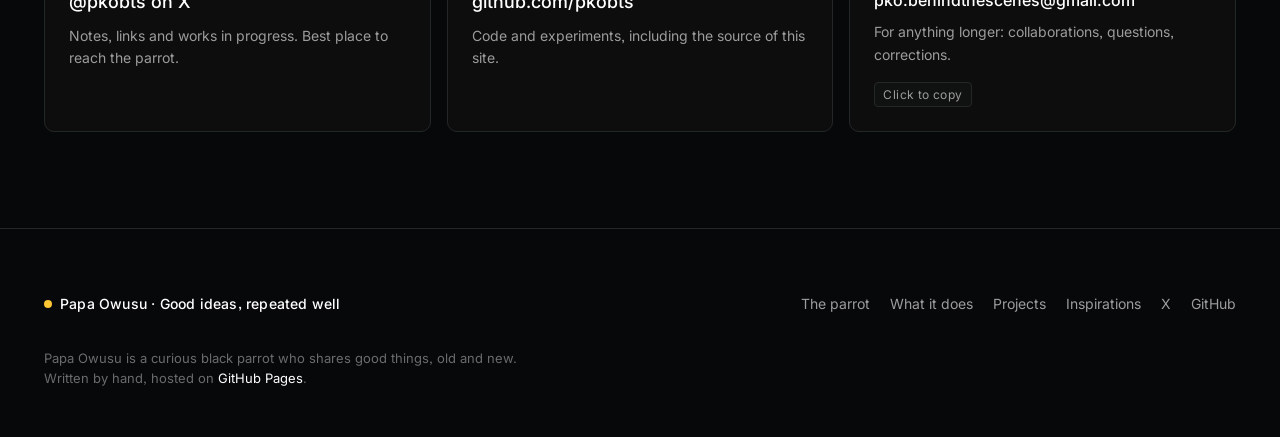
==== commit 80bd2cae: "updated the site" ====
--- a/index.html
+++ b/index.html
@@ -3,19 +3,20 @@
 <head>
 <meta charset="utf-8">
 <meta name="viewport" content="width=device-width, initial-scale=1">
-<title>Papa Owusu · Add value through tech</title>
-<meta name="description" content="Notes and links on using AI translation to grow the pool of reading material in low-resource languages, plus small side projects. By Papa Owusu (pkobts).">
+<title>Papa Owusu · The curious parrot</title>
+<meta name="description" content="Papa Owusu is a curious black parrot and a wholesome, family-friendly digital friend with Christian values, sharing helpful information, good stories and old gold: good books and public information, reframed in plain words.">
 <meta name="author" content="Papa Owusu">
 
 <meta property="og:type" content="website">
-<meta property="og:title" content="Papa Owusu · Add value through tech">
-<meta property="og:description" content="Notes and links on translating books into low-resource languages, plus small side projects.">
-<meta property="og:image" content="https://pkobts.github.io/pkobts_profilephoto.jpg">
+<meta property="og:title" content="Papa Owusu · The curious parrot">
+<meta property="og:description" content="Finding good works, old and new, and repeating them in plain words for the people who need them.">
+<meta property="og:image" content="https://pkobts.github.io/parrot-og.jpg">
+<meta property="og:image:alt" content="A cartoon black parrot in headphones and a yellow P shirt, sitting on a yellow bridge rail above a river with a city skyline behind.">
 <meta property="og:url" content="https://pkobts.github.io/">
-<meta name="twitter:card" content="summary">
+<meta name="twitter:card" content="summary_large_image">
 <meta name="twitter:creator" content="@pkobts">
 
-<link rel="icon" href="data:image/svg+xml,<svg xmlns='http://www.w3.org/2000/svg' viewBox='0 0 32 32'><rect width='32' height='32' rx='8' fill='%230d0d0d'/><text x='16' y='22' font-family='Inter,sans-serif' font-size='16' font-weight='600' fill='%23ff5757' text-anchor='middle'>P</text></svg>">
+<link rel="icon" href="data:image/svg+xml,<svg xmlns='http://www.w3.org/2000/svg' viewBox='0 0 32 32'><rect width='32' height='32' rx='8' fill='%230d0d0d'/><text x='16' y='22' font-family='Inter,sans-serif' font-size='16' font-weight='700' fill='%23ffc533' text-anchor='middle'>P</text></svg>">
 <link rel="preconnect" href="https://fonts.googleapis.com">
 <link rel="preconnect" href="https://fonts.gstatic.com" crossorigin>
 <link href="https://fonts.googleapis.com/css2?family=Inter:wght@400;500;600&display=swap" rel="stylesheet">
@@ -29,10 +30,10 @@
   <div class="wrap">
     <a class="wordmark" href="#top"><span class="dot" aria-hidden="true"></span> Papa Owusu</a>
     <nav class="nav-links" aria-label="Sections">
-      <a href="#about">About</a>
-      <a href="#working-on" class="hide-sm">What I'm on</a>
+      <a href="#about">The parrot</a>
+      <a href="#what-it-does" class="hide-sm">What it does</a>
       <a href="projects.html">Projects</a>
-      <a href="#reading" class="hide-sm">Reading</a>
+      <a href="#reading" class="hide-sm">Inspirations</a>
       <a href="#connect">Connect</a>
     </nav>
   </div>
@@ -44,49 +45,24 @@
 <section class="hero" id="top">
   <div class="wrap">
     <div>
-      <span class="eyebrow">Notes, links and side projects</span>
-      <h1>Add value through tech.</h1>
+      <span class="eyebrow">A curious parrot, behind the scenes</span>
+      <h1>Good ideas are worth <span class="hl">repeating.</span></h1>
       <p class="lede">
-        Mostly one question at the moment: how do more books and lessons get into the
-        languages people grew up speaking? Notes on what works, pointers to the groups
-        already doing it, and the occasional side project.
+        Parrots are curious, and they repeat what they hear. This one listens for good ideas,
+        old and new, and says them again in plain words, for the people who need them most.
+        It also hopes to write a few books along the way.
       </p>
       <div class="hero-actions">
-        <a class="btn btn-primary" href="#working-on">What that looks like</a>
-        <a class="btn btn-tertiary" href="#reading">Better starting points</a>
-      </div>
-    </div>
-
-    <!-- palette-style card: the site's load-bearing visual -->
-    <div class="palette" role="img" aria-label="A command palette mockup listing current work: translating openly licensed texts, editing with speakers, publishing in printable formats, and writing up what worked.">
-      <div class="palette-bar">
-        <span class="lights" aria-hidden="true"><i></i><i></i><i></i></span>
-        <span class="palette-query">what are you working on<span class="caret">|</span></span>
-      </div>
-      <ul class="palette-rows">
-        <li class="active">
-          <span class="tile yellow" aria-hidden="true">◆</span>
-          Translate an openly licensed text, then edit it with a speaker
-          <span class="shortcut"><span class="key">↵</span></span>
-        </li>
-        <li>
-          <span class="tile green" aria-hidden="true">✦</span>
-          Publish it in a format a teacher can print and pass on
-        </li>
-        <li>
-          <span class="tile blue" aria-hidden="true">◈</span>
-          Write down what worked and what didn't
-        </li>
-        <li>
-          <span class="tile red" aria-hidden="true">●</span>
-          Keep the scope small enough to finish
-        </li>
-      </ul>
-      <div class="palette-foot">
-        <span>Behind the scenes</span>
-        <span class="right"><span class="key">⌘</span> <span class="key">K</span></span>
-      </div>
-    </div>
+        <a class="btn btn-primary" href="#what-it-does">What the parrot does</a>
+        <a class="btn btn-tertiary" href="#reading">Where it learned it</a>
+      </div>
+    </div>
+
+    <figure class="hero-art">
+      <img src="parrot-bridge.webp" width="1920" height="1280"
+           alt="A cartoon black parrot in headphones, a yellow P shirt and a silver cross necklace, sitting on a yellow bridge rail. Its tail feathers are red, green and blue. Behind it, more yellow bridges, a river with a steamboat, and a city skyline.">
+      <figcaption>On the perch: a yellow bridge, a river, headphones on, listening.</figcaption>
+    </figure>
   </div>
 </section>
 
@@ -95,29 +71,40 @@
   <div class="wrap">
     <div class="about">
       <div>
-        <img class="avatar" src="pkobts_profilephoto.jpg" alt="Illustrated portrait of Papa Owusu" width="180" height="180">
-        <p class="avatar-note">The face is a drawing. The opinions are mine.</p>
+        <img class="avatar" src="pkobts_profilephoto.jpg" alt="A cartoon black parrot standing, wearing headphones and a yellow T-shirt with a large P" width="180" height="180">
+        <p class="avatar-note">The feathers are drawn. The curiosity is real.</p>
       </div>
 
       <div>
-        <p class="kicker">About</p>
-        <h2>Papa Owusu is a pen name.</h2>
+        <p class="kicker">Meet the parrot</p>
+        <h2>Papa Owusu is the parrot. Nice to meet you.</h2>
         <div class="prose">
           <p>
-            Day job: solutions architecture, application support and data analysis. That work is
-            confidential, so this site covers the other half — personal projects, open source and
-            whatever tech has my attention, decoupled from work.
+            Think of Papa Owusu as a digital friend: wholesome, family friendly, and shaped by
+            a background in technology and Christian values. The parrot shares helpful
+            information and good stories, and points people toward old gold: good books and
+            publicly available information that deserve a second hearing.
           </p>
           <p>
-            The tagline cuts both ways: a note that saves you an hour, a reply that saves me a
-            week. Take anything useful here, and corrections are welcome —
-            <a target="_blank" href="https://x.com/pkobts" rel="me noopener">DMs on X are open</a>.
+            A lot of that information never reaches the people it's for. It's written in
+            language that's too formal, too complex or just too boring to get through, or it's
+            sitting in a book nobody has opened in fifty years. The parrot's job is to find
+            it, reframe it, and say it again in words people recognise as their own.
+          </p>
+          <p>
+            Hold the parrot to its values. If it's slacking, say so (lol). And if it repeats
+            something wrong, corrections are welcome: a parrot that repeats a mistake is worse
+            than a quiet one. <a target="_blank" href="https://x.com/pkobts" rel="me noopener">DMs on X are open</a>.
           </p>
 
           <div class="name-key">
             <dl>
-              <dt>pkobts</dt>
-              <dd>Papa Kwabena Owusu Behind The Scenes</dd>
+              <dt>Full name</dt>
+              <dd>Papa Kwabena Owusu Behind The Scenes (pkobts)</dd>
+              <dt>Papa Owusu</dt>
+              <dd>A curious black parrot with rainbow tail feathers</dd>
+              <dt>Values</dt>
+              <dd>Christian, wholesome, family friendly</dd>
               <dt>Tagline</dt>
               <dd>Add value through tech</dd>
             </dl>
@@ -128,18 +115,99 @@
   </div>
 </section>
 
-<!-- ---------------- working on ---------------- -->
+<!-- ---------------- what it does ---------------- -->
+<section id="what-it-does">
+  <div class="wrap">
+    <div class="section-head">
+      <p class="kicker">What the parrot does</p>
+      <h2>Listen, understand, repeat well</h2>
+      <p>
+        Most good ideas already exist. They just haven't reached the right ears yet.
+      </p>
+    </div>
+
+    <div class="grid four">
+      <div class="card">
+        <span class="tile red" aria-hidden="true">◆</span>
+        <h3>Discover</h3>
+        <p>
+          Look for good work from the past: public domain books, old lessons, forgotten
+          research. A lot of it still holds up.
+        </p>
+      </div>
+      <div class="card">
+        <span class="tile green" aria-hidden="true">✦</span>
+        <h3>Parrot</h3>
+        <p>
+          Retell it for a specific audience, in plain language and in their language, and
+          always name the source.
+        </p>
+      </div>
+      <div class="card">
+        <span class="tile blue" aria-hidden="true">◈</span>
+        <h3>Build</h3>
+        <p>
+          Small tools that help important information get across clearly, on a cheap phone
+          or a printed page.
+        </p>
+      </div>
+      <div class="card">
+        <span class="tile yellow" aria-hidden="true">●</span>
+        <h3>Write</h3>
+        <p>
+          The long-term dream: books that explain big things simply, so more people can pick
+          them up and keep going.
+        </p>
+      </div>
+    </div>
+  </div>
+</section>
+
+<!-- ---------------- on the perch ---------------- -->
 <section id="working-on">
   <div class="wrap">
-    <div class="section-head">
-      <p class="kicker">Currently</p>
-      <h2>Getting more books into low-resource languages</h2>
-      <p>
-        A low-resource language is one with little digital text, few dictionaries and almost no
-        training data — including languages spoken by tens of millions of people. Machine
-        translation doesn't solve that, but it does make a first draft cheap enough for one
-        person to attempt. <a href="#reading">Groups already working on this →</a>
-      </p>
+    <div class="split">
+      <div class="section-head">
+        <p class="kicker">On the perch now</p>
+        <h2>Getting more books into low-resource languages</h2>
+        <p>
+          A low-resource language is one with little digital text, few dictionaries and almost
+          no training data, including languages spoken by tens of millions of people. Machine
+          translation doesn't solve that, but it makes a first draft cheap enough for one
+          person to try. <a href="#reading">Groups already working on this →</a>
+        </p>
+      </div>
+
+      <!-- palette-style card -->
+      <div class="palette" role="img" aria-label="A command palette mockup titled 'what is the parrot working on', listing: find an openly licensed text worth repeating, translate it and edit it with a speaker, publish it in a format a teacher can print, and write down what worked.">
+        <div class="palette-bar">
+          <span class="lights" aria-hidden="true"><i></i><i></i><i></i></span>
+          <span class="palette-query">what is the parrot working on<span class="caret">|</span></span>
+        </div>
+        <ul class="palette-rows">
+          <li class="active">
+            <span class="tile red" aria-hidden="true">◆</span>
+            Find an openly licensed text worth repeating
+            <span class="shortcut"><span class="key">↵</span></span>
+          </li>
+          <li>
+            <span class="tile green" aria-hidden="true">✦</span>
+            Translate it, then edit it with a speaker
+          </li>
+          <li>
+            <span class="tile blue" aria-hidden="true">◈</span>
+            Publish it in a format a teacher can print
+          </li>
+          <li>
+            <span class="tile yellow" aria-hidden="true">●</span>
+            Write down what worked and what didn't
+          </li>
+        </ul>
+        <div class="palette-foot">
+          <span>Behind the scenes</span>
+          <span class="right"><span class="key">⌘</span> <span class="key">K</span></span>
+        </div>
+      </div>
     </div>
 
     <div class="grid three">
@@ -147,11 +215,11 @@
         <span class="badge">In progress</span>
         <h3>Draft with models, edit with speakers</h3>
         <p>
-          Openly licensed texts go through translation models; a speaker fixes idiom, tone,
+          Openly licensed texts go through translation models. A speaker fixes idiom, tone,
           names and anything culturally specific. The model produces a draft, not a book.
         </p>
         <p>
-          Failure cases get written up — they're the useful part.
+          Failure cases get written up. They're the useful part.
         </p>
       </div>
 
@@ -163,7 +231,7 @@
           teacher, readable on a cheap phone, legal to pass on.
         </p>
         <p>
-          Open licences by default — see the
+          Open licences by default. See the
           <a target="_blank" href="https://creativecommons.org/share-your-work/cclicenses/" rel="noopener">CC licence
           options</a>.
         </p>
@@ -173,7 +241,7 @@
         <span class="badge">Thinking about</span>
         <h3>The parallel text left behind</h3>
         <p>
-          Each reviewed translation produces parallel text — the raw material these languages
+          Each reviewed translation produces parallel text, the raw material these languages
           are short of. Done with the consent of the people whose language it is, that
           by-product may matter as much as the books.
         </p>
@@ -185,7 +253,7 @@
       <div class="teaser-text">
         <strong>Not everything is that serious</strong>
         Word Remix is a word game that came out of a game night. It's on the projects page with
-        everything else built outside of work.
+        everything else the parrot has built.
       </div>
       <a class="btn btn-tertiary" href="projects.html">See all projects</a>
       <a class="btn btn-primary" target="_blank" href="https://wordremix.pkobts.com" rel="noopener">Play Word Remix</a>
@@ -193,32 +261,34 @@
   </div>
 </section>
 
-<!-- ---------------- how i think ---------------- -->
-<section id="how-i-think">
+<!-- ---------------- parrot rules ---------------- -->
+<section id="parrot-rules">
   <div class="wrap">
     <div class="section-head">
-      <p class="kicker">How I work</p>
-      <h2>Three rules of thumb</h2>
+      <p class="kicker">Parrot rules</p>
+      <h2>Three rules for repeating things well</h2>
     </div>
 
     <div class="grid three">
       <div class="card elevated">
-        <h3>Start smaller than feels serious</h3>
-        <p>
-          One script, one page, one chapter. The ambitious version is still available later.
+        <h3>Plain words beat clever ones</h3>
+        <p>
+          If a reader has to look something up to follow along, the parrot hasn't finished
+          its job.
         </p>
       </div>
       <div class="card elevated">
-        <h3>Share the middle, not just the end</h3>
-        <p>
-          What was tried and didn't work is easier to build on than a polished write-up.
+        <h3>Always credit the original</h3>
+        <p>
+          Repeating is only honest when people can find where it came from. Link the source,
+          name the author, respect the licence.
         </p>
       </div>
       <div class="card elevated">
         <h3>Name who it's for</h3>
         <p>
-          If no real person would be glad it exists, it's a hobby — fine, but worth knowing
-          up front.
+          The same idea needs different words for grandpa, a student and a lawyer. Papa
+          tailors info as best as he can.
         </p>
       </div>
     </div>
@@ -229,15 +299,28 @@
 <section id="reading">
   <div class="wrap">
     <div class="section-head">
-      <p class="kicker">Pointers</p>
-      <h2>Where to start</h2>
+      <p class="kicker">Where the parrot learned it</p>
+      <h2>Honorable mentions and inspirations</h2>
       <p>
-        Communities and datasets that have been at this for years. Better starting points than
-        anything on this site.
+        Libraries, communities and datasets that have been at this for years, and that inspire
+        the parrot. Go to the source.
       </p>
     </div>
-
     <ul class="links">
+      <li>
+        <a target="_blank" href="https://www.gutenberg.org/" rel="noopener">
+          <span class="title">Project Gutenberg</span>
+          <span class="what">Tens of thousands of public domain books — source texts nobody has to licence.</span>
+          <span class="arrow">gutenberg.org ↗</span>
+        </a>
+      </li>
+      <li>
+        <a target="_blank" href="https://ai.meta.com/research/no-language-left-behind/" rel="noopener">
+          <span class="title">No Language Left Behind</span>
+          <span class="what">Open translation models and benchmarks covering 200 languages. A baseline to test against.</span>
+          <span class="arrow">ai.meta.com ↗</span>
+        </a>
+      </li>
       <li>
         <a target="_blank" href="https://www.masakhane.io/" rel="noopener">
           <span class="title">Masakhane</span>
@@ -246,6 +329,27 @@
         </a>
       </li>
       <li>
+        <a target="_blank" href="https://commonvoice.mozilla.org/" rel="noopener">
+          <span class="title">Common Voice</span>
+          <span class="what">Donate recordings of your language, or use the open speech datasets.</span>
+          <span class="arrow">commonvoice.mozilla.org ↗</span>
+        </a>
+      </li>
+      <li>
+        <a target="_blank" href="https://storyweaver.org.in/" rel="noopener">
+          <span class="title">StoryWeaver</span>
+          <span class="what">A library of children's books built around community translation into hundreds of languages.</span>
+          <span class="arrow">storyweaver.org.in ↗</span>
+        </a>
+      </li>
+      <li>
+        <a target="_blank" href="https://www.africanstorybook.org/" rel="noopener">
+          <span class="title">African Storybook</span>
+          <span class="what">Openly licensed picture books you can translate and reuse.</span>
+          <span class="arrow">africanstorybook.org ↗</span>
+        </a>
+      </li>
+      <li>
         <a target="_blank" href="https://ghananlp.org/" rel="noopener">
           <span class="title">GhanaNLP</span>
           <span class="what">Translation and speech work for Ghanaian languages, including Twi.</span>
@@ -253,41 +357,6 @@
         </a>
       </li>
       <li>
-        <a target="_blank" href="https://ai.meta.com/research/no-language-left-behind/" rel="noopener">
-          <span class="title">No Language Left Behind</span>
-          <span class="what">Open translation models and benchmarks covering 200 languages. A baseline to test against.</span>
-          <span class="arrow">ai.meta.com ↗</span>
-        </a>
-      </li>
-      <li>
-        <a target="_blank" href="https://www.africanstorybook.org/" rel="noopener">
-          <span class="title">African Storybook</span>
-          <span class="what">Openly licensed picture books you can translate and reuse.</span>
-          <span class="arrow">africanstorybook.org ↗</span>
-        </a>
-      </li>
-      <li>
-        <a target="_blank" href="https://storyweaver.org.in/" rel="noopener">
-          <span class="title">StoryWeaver</span>
-          <span class="what">A library of children's books built around community translation into hundreds of languages.</span>
-          <span class="arrow">storyweaver.org.in ↗</span>
-        </a>
-      </li>
-      <li>
-        <a target="_blank" href="https://commonvoice.mozilla.org/" rel="noopener">
-          <span class="title">Common Voice</span>
-          <span class="what">Donate recordings of your language, or use the open speech datasets.</span>
-          <span class="arrow">commonvoice.mozilla.org ↗</span>
-        </a>
-      </li>
-      <li>
-        <a target="_blank" href="https://www.gutenberg.org/" rel="noopener">
-          <span class="title">Project Gutenberg</span>
-          <span class="what">Tens of thousands of public domain books — source texts nobody has to licence.</span>
-          <span class="arrow">gutenberg.org ↗</span>
-        </a>
-      </li>
-      <li>
         <a target="_blank" href="https://lacunafund.org/" rel="noopener">
           <span class="title">Lacuna Fund</span>
           <span class="what">Funds the creation of open datasets for underserved languages and regions.</span>
@@ -305,15 +374,15 @@
       <p class="kicker">Say hello</p>
       <h2>Get in touch</h2>
       <p>
-        A language you'd like to see more books in, a tool worth knowing about, or a correction
-        — all welcome.
+        A good idea worth repeating, a language you'd like to see more books in, or a
+        correction. The parrot is listening.
       </p>
     </div>
 
     <div class="connect">
       <a target="_blank" href="https://x.com/pkobts" rel="me noopener">
         <span class="handle">@pkobts on X</span>
-        <span class="desc">Notes, links and works in progress. Best place to reach me.</span>
+        <span class="desc">Notes, links and works in progress. Best place to reach the parrot.</span>
       </a>
       <a target="_blank" href="https://github.com/pkobts" rel="me noopener">
         <span class="handle">github.com/pkobts</span>
@@ -334,19 +403,19 @@
 <footer>
   <div class="wrap">
     <div class="foot-row">
-      <span class="wordmark"><span class="dot" aria-hidden="true"></span> Papa Owusu · Add value through tech</span>
+      <span class="wordmark"><span class="dot" aria-hidden="true"></span> Papa Owusu · Good ideas, repeated well</span>
       <div class="foot-links">
-        <a href="#about">About</a>
-        <a href="#working-on">What I'm on</a>
+        <a href="#about">The parrot</a>
+        <a href="#what-it-does">What it does</a>
         <a href="projects.html">Projects</a>
-        <a href="#reading">Reading</a>
+        <a href="#reading">Inspirations</a>
         <a target="_blank" href="https://x.com/pkobts" rel="me noopener">X</a>
         <a target="_blank" href="https://github.com/pkobts" rel="me noopener">GitHub</a>
       </div>
     </div>
     <p class="foot-note">
-      Papa Owusu is a pen name. Views here are personal and not those of any employer, past or
-      present. Written by hand, hosted on
+      Papa Owusu is a curious black parrot who shares good things, old and new.
+      Written by hand, hosted on
       <a target="_blank" href="https://pages.github.com/" rel="noopener">GitHub Pages</a>.
     </p>
   </div>
--- a/styles.css
+++ b/styles.css
@@ -1,5 +1,6 @@
 /* Papa Owusu · pkobts.github.io
-   Tokens follow DESIGN.md (Raycast-style dark system). */
+   Tokens follow DESIGN.md (Raycast-style dark system),
+   re-skinned for the parrot: black feathers, yellow shirt, rainbow tail. */
 
 :root {
   /* surface ladder */
@@ -20,19 +21,23 @@
   --ash: #6a6b6c;
   --stone: #434345;
 
-  /* action */
-  --primary: #ffffff;
-  --primary-pressed: #e8e8e8;
+  /* action: the parrot's shirt */
+  --primary: #ffc533;
+  --primary-pressed: #f0b21a;
   --on-primary: #000000;
 
-  /* accents: illustrations only, never chrome */
+  /* accents: tail feathers, illustrations only (yellow doubles as brand) */
   --accent-blue: #57c1ff;
   --accent-red: #ff6161;
   --accent-green: #59d499;
   --accent-yellow: #ffc533;
 
-  --stripe-start: #ff5757;
-  --stripe-end: #a1131a;
+  /* tail feathers */
+  --feather-red: #e8423f;
+  --feather-orange: #f5872a;
+  --feather-green: #3cbf6e;
+  --feather-teal: #1fb5b0;
+  --feather-blue: #3a78e0;
 
   --key-bg-start: #121212;
   --key-bg-end: #0d0d0d;
@@ -92,7 +97,7 @@
 
 a:focus-visible,
 button:focus-visible {
-  outline: 2px solid var(--accent-blue);
+  outline: 2px solid var(--accent-yellow);
   outline-offset: 3px;
   border-radius: var(--r-xs);
 }
@@ -155,7 +160,7 @@
   width: 8px;
   height: 8px;
   border-radius: var(--r-full);
-  background: linear-gradient(135deg, var(--stripe-start), var(--stripe-end));
+  background: var(--accent-yellow);
 }
 
 .nav-links {
@@ -211,20 +216,23 @@
   border-bottom: 1px solid var(--hairline);
 }
 
-/* the one stripe band the system allows, once per page */
+/* the one stripe band the system allows, once per page: the tail feathers */
 .hero::before {
   content: "";
   position: absolute;
-  top: -60px;
+  top: -40px;
   right: -80px;
   width: 780px;
   height: 300px;
   transform: rotate(-14deg);
   transform-origin: top right;
   background:
-    linear-gradient(90deg, transparent, var(--stripe-end) 30%, var(--stripe-start)) 0 0 / 100% 26px no-repeat,
-    linear-gradient(90deg, transparent, rgba(161, 19, 26, 0.75) 40%, rgba(255, 87, 87, 0.85)) 0 44px / 100% 14px no-repeat,
-    linear-gradient(90deg, transparent, rgba(161, 19, 26, 0.45) 50%, rgba(255, 87, 87, 0.55)) 0 70px / 100% 7px no-repeat;
+    linear-gradient(90deg, transparent, var(--feather-red)) 0 0 / 100% 14px no-repeat,
+    linear-gradient(90deg, transparent, var(--feather-orange)) 0 22px / 100% 10px no-repeat,
+    linear-gradient(90deg, transparent, var(--feather-green)) 0 40px / 100% 10px no-repeat,
+    linear-gradient(90deg, transparent, var(--feather-teal)) 0 58px / 100% 7px no-repeat,
+    linear-gradient(90deg, transparent, var(--feather-blue)) 0 73px / 100% 5px no-repeat;
+  opacity: 0.55;
   filter: blur(1px);
   pointer-events: none;
   -webkit-mask-image: linear-gradient(90deg, transparent, #000 45%);
@@ -258,6 +266,8 @@
   letter-spacing: 0;
 }
 
+h1 .hl { color: var(--accent-yellow); }
+
 .hero .lede {
   font-size: 18px;
   line-height: 1.6;
@@ -272,6 +282,25 @@
   margin-top: 32px;
 }
 
+/* ---------- hero art ---------- */
+
+.hero-art { margin: 0; }
+
+.hero-art img {
+  display: block;
+  width: 100%;
+  height: auto;
+  border-radius: var(--r-xl);
+  border: 1px solid var(--hairline);
+  box-shadow: 0 24px 60px rgba(0, 0, 0, 0.5);
+}
+
+.hero-art figcaption {
+  margin-top: 12px;
+  font-size: 13px;
+  color: var(--ash);
+}
+
 /* ---------- palette mockup ---------- */
 
 .palette {
@@ -308,7 +337,7 @@
   color: var(--mute);
 }
 .palette-query .caret {
-  color: var(--accent-blue);
+  color: var(--accent-yellow);
 }
 
 .palette-rows {
@@ -345,9 +374,9 @@
 }
 
 .tile.yellow { color: var(--accent-yellow); }
-.tile.green { color: var(--accent-green); }
-.tile.blue { color: var(--accent-blue); }
-.tile.red { color: var(--accent-red); }
+.tile.green { color: var(--feather-green); }
+.tile.blue { color: var(--feather-blue); }
+.tile.red { color: var(--feather-red); }
 
 .palette-rows .shortcut { margin-left: auto; }
 
@@ -435,7 +464,7 @@
 .prose p + p { margin-top: 20px; }
 .prose strong { color: #fff; font-weight: 500; }
 .prose a { text-decoration: underline; text-underline-offset: 3px; text-decoration-color: var(--stone); }
-.prose a:hover { text-decoration-color: #fff; }
+.prose a:hover { text-decoration-color: var(--accent-yellow); }
 
 .name-key {
   margin-top: 32px;
@@ -464,6 +493,18 @@
 }
 .grid.two { grid-template-columns: repeat(2, minmax(0, 1fr)); }
 .grid.three { grid-template-columns: repeat(3, minmax(0, 1fr)); }
+.grid.four { grid-template-columns: repeat(4, minmax(0, 1fr)); }
+
+.card .tile { margin-bottom: 16px; }
+
+/* intro text beside a mockup */
+.split {
+  display: grid;
+  grid-template-columns: minmax(0, 1fr) minmax(0, 1fr);
+  gap: 48px;
+  align-items: center;
+}
+.split + .grid { margin-top: 48px; }
 
 .card {
   background: var(--surface);
@@ -497,8 +538,8 @@
   letter-spacing: 0.4px;
   padding: 2px 8px;
   border-radius: var(--r-xs);
-  background: rgba(87, 193, 255, 0.15);
-  color: var(--accent-blue);
+  background: rgba(255, 197, 51, 0.14);
+  color: var(--accent-yellow);
   margin-bottom: 12px;
 }
 
@@ -753,7 +794,8 @@
 
 @media (max-width: 1024px) {
   h1 { font-size: 56px; }
-  .hero .wrap { grid-template-columns: minmax(0, 1fr); gap: 40px; }
+  .hero .wrap, .split { grid-template-columns: minmax(0, 1fr); gap: 40px; }
+  .grid.four { grid-template-columns: repeat(2, minmax(0, 1fr)); }
   .about { grid-template-columns: 160px minmax(0, 1fr); gap: 32px; }
   .avatar { width: 140px; height: 140px; }
 }
@@ -769,10 +811,10 @@
     right: -40px;
     width: 340px;
     height: 160px;
-    background-size: 100% 14px, 100% 8px, 100% 4px;
-    background-position: 0 0, 0 24px, 0 38px;
+    background-size: 100% 8px, 100% 6px, 100% 6px, 100% 4px, 100% 3px;
+    background-position: 0 0, 0 12px, 0 22px, 0 32px, 0 40px;
   }
-  .grid.three, .grid.two, .connect { grid-template-columns: minmax(0, 1fr); }
+  .grid.three, .grid.two, .grid.four, .connect { grid-template-columns: minmax(0, 1fr); }
   .about { grid-template-columns: minmax(0, 1fr); }
   .project { grid-template-columns: minmax(0, 1fr); gap: 16px; }
   .project-meta { flex-direction: row; align-items: center; }
@@ -785,6 +827,8 @@
   :root { --section: 48px; }
   h1 { font-size: 36px; }
   .hero { padding-top: 64px; }
-  .hero .lede { font-size: 16px; }
+  h1 .hl { color: var(--accent-yellow); }
+
+.hero .lede { font-size: 16px; }
   .wrap { padding: 0 20px; }
 }
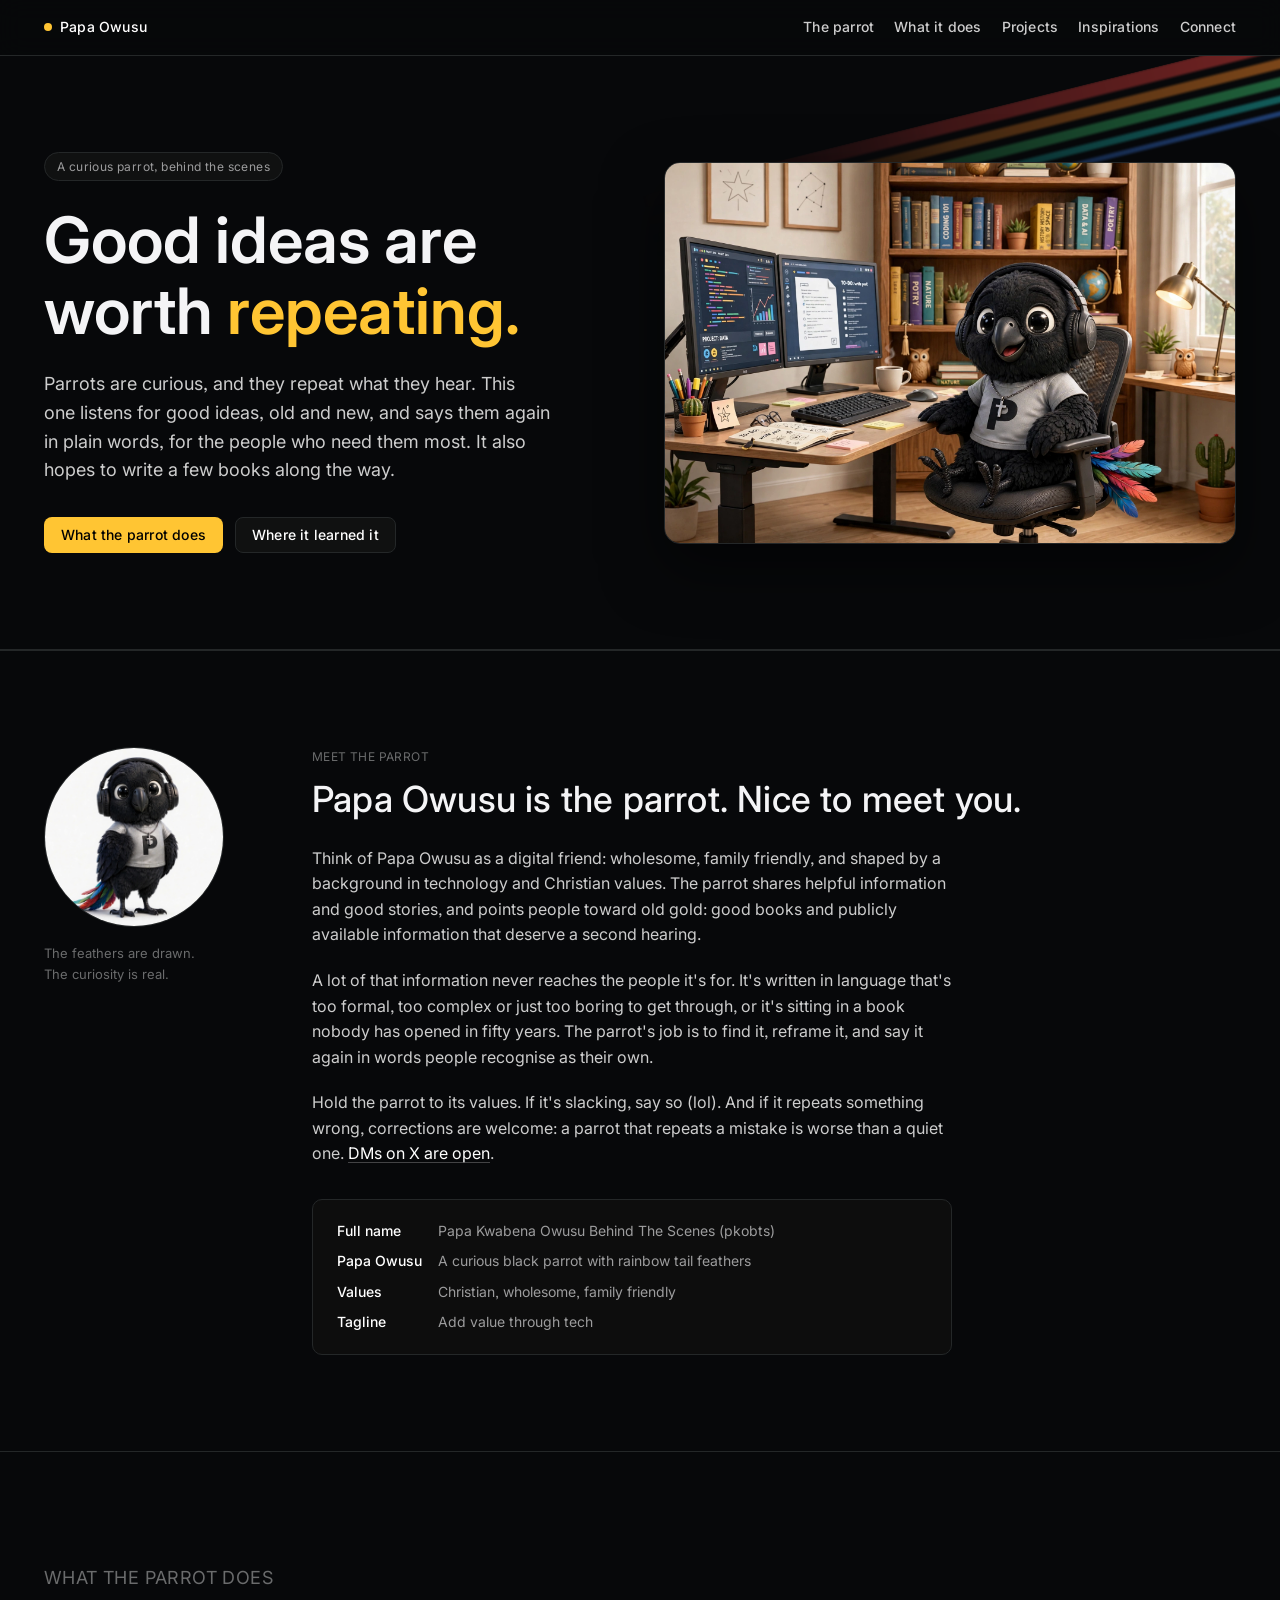
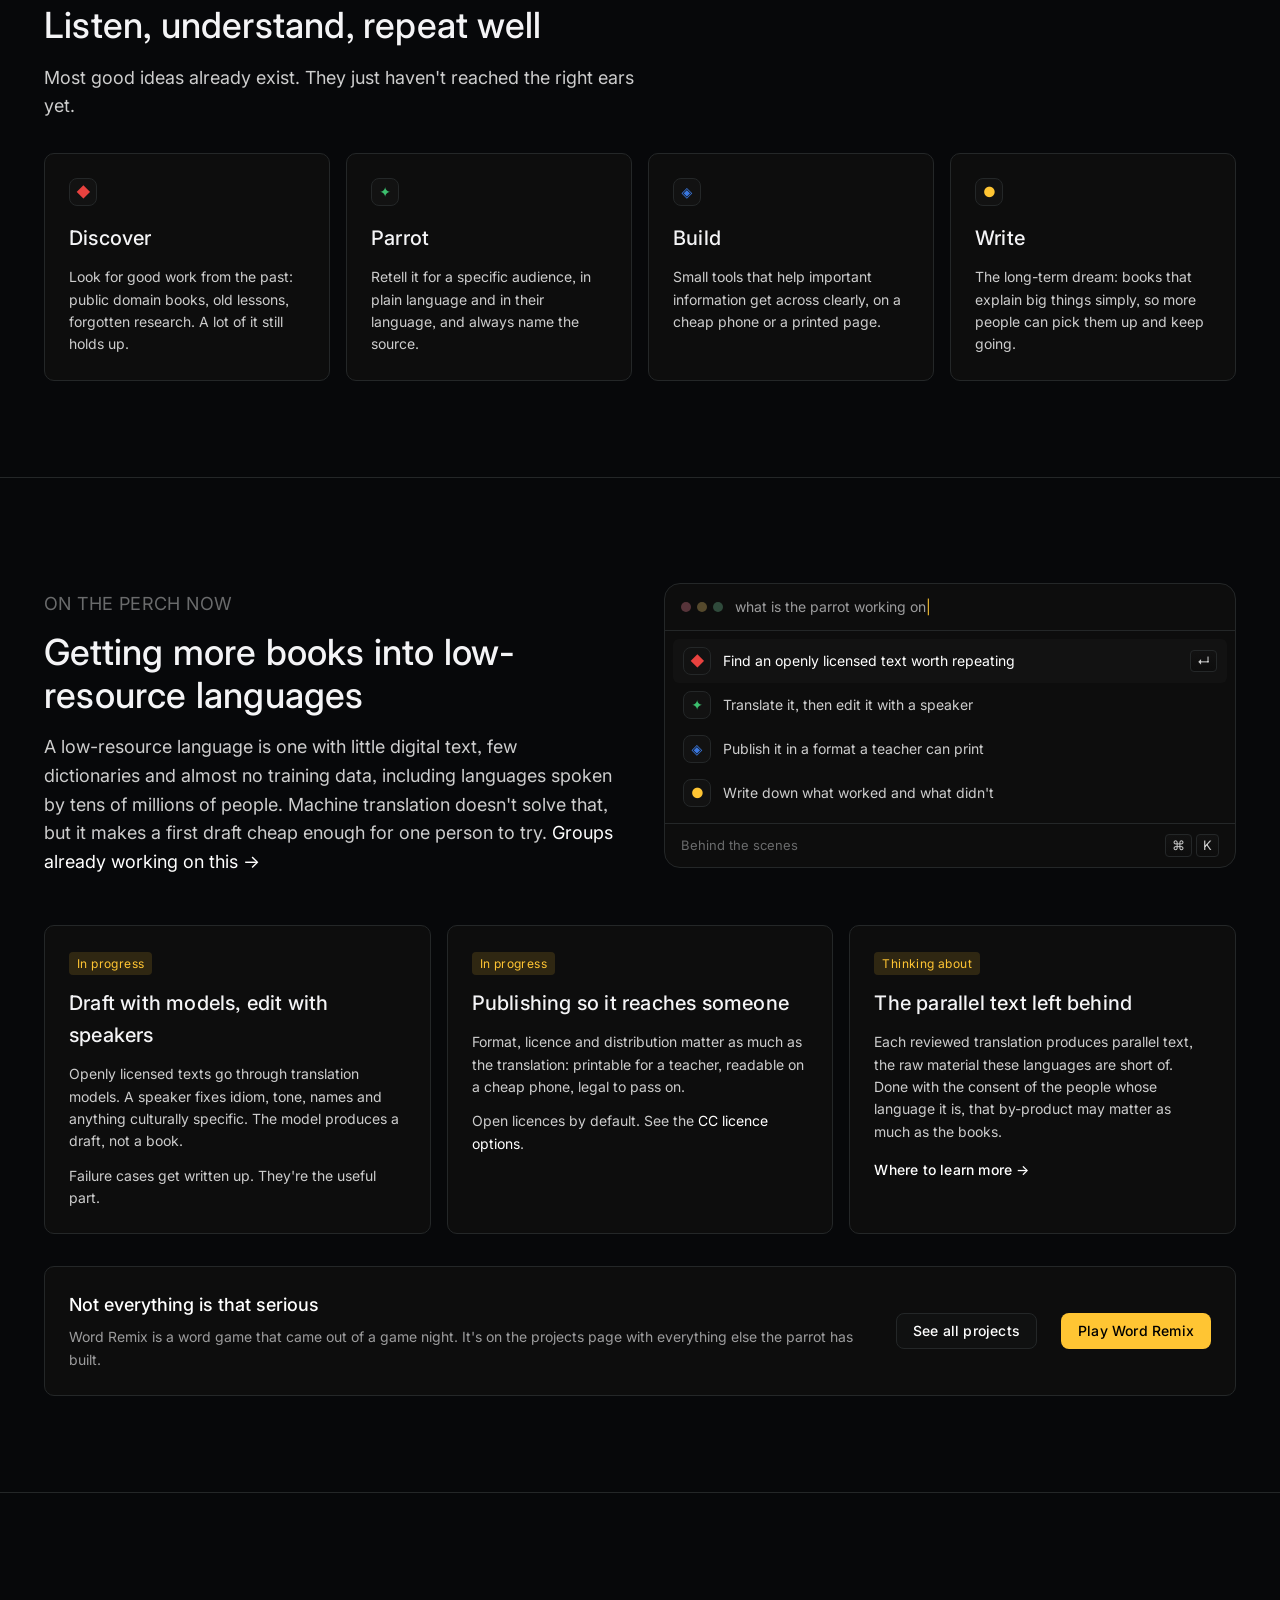
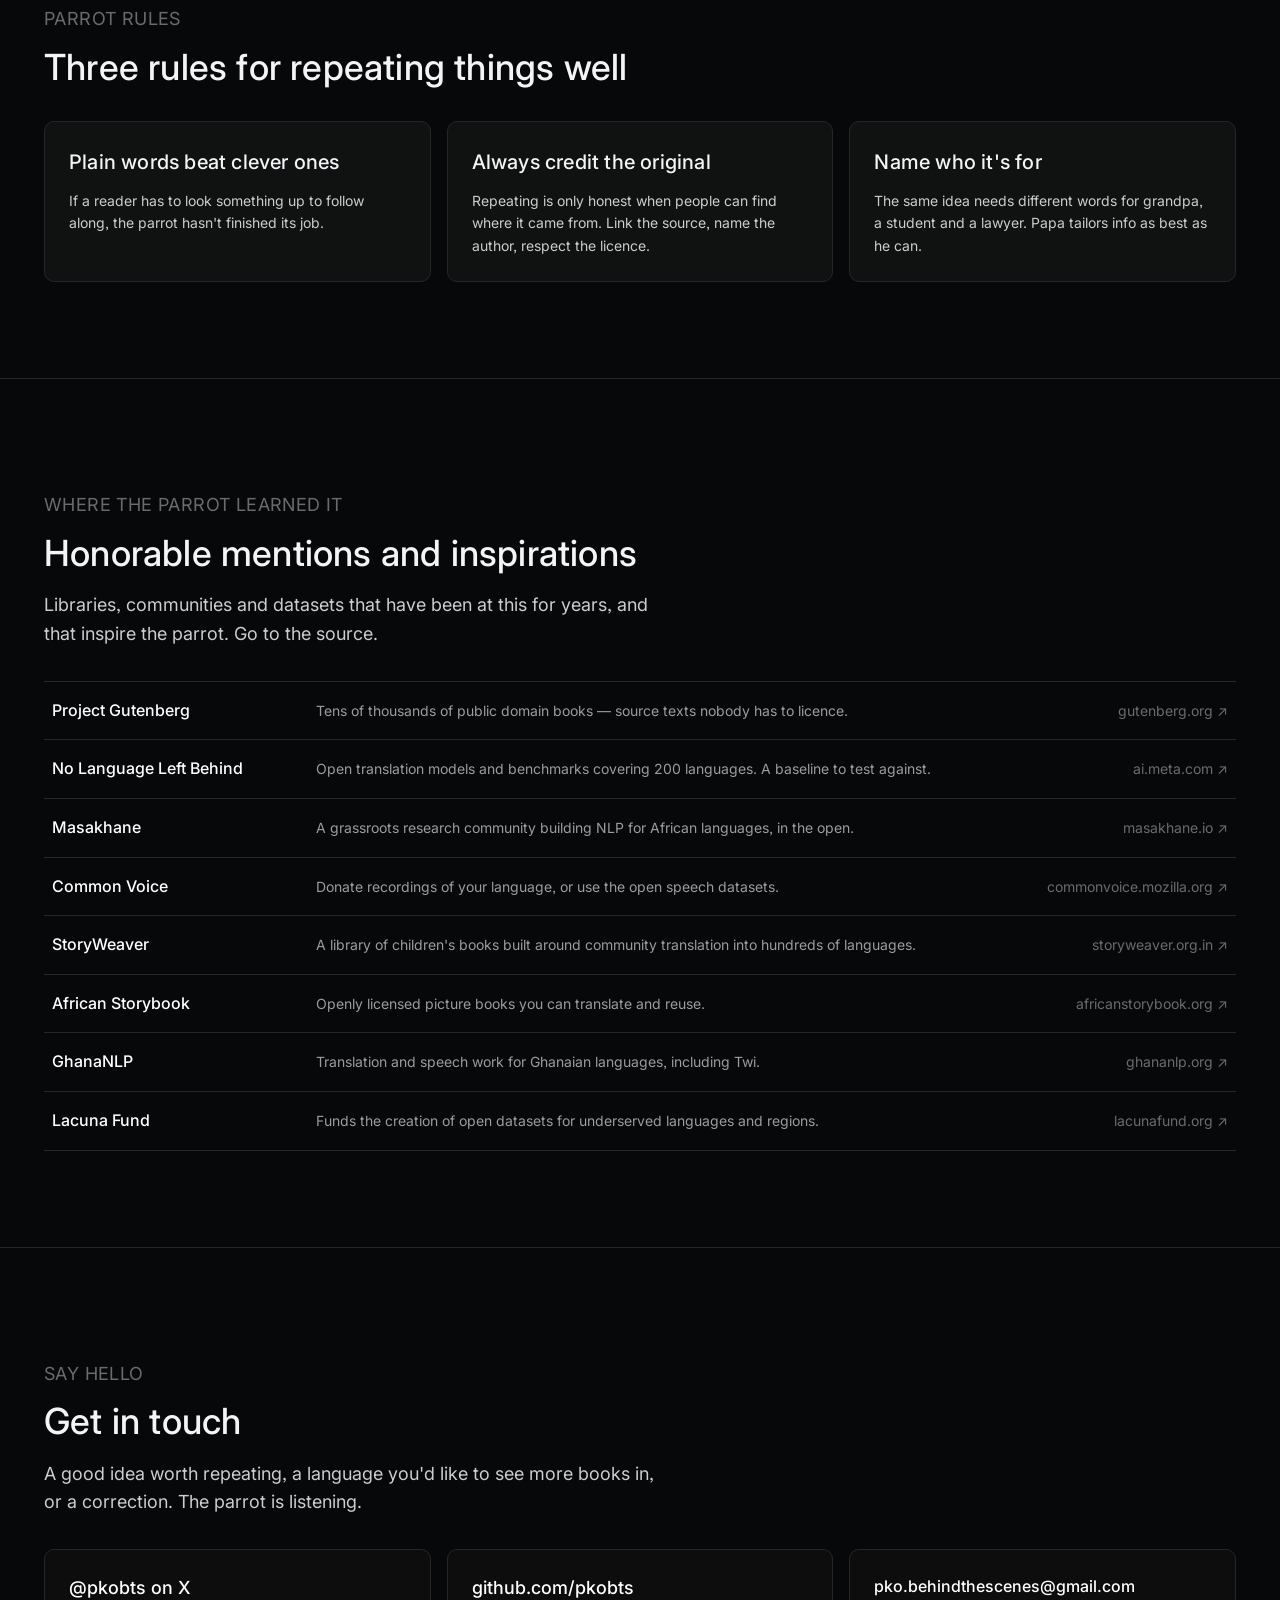
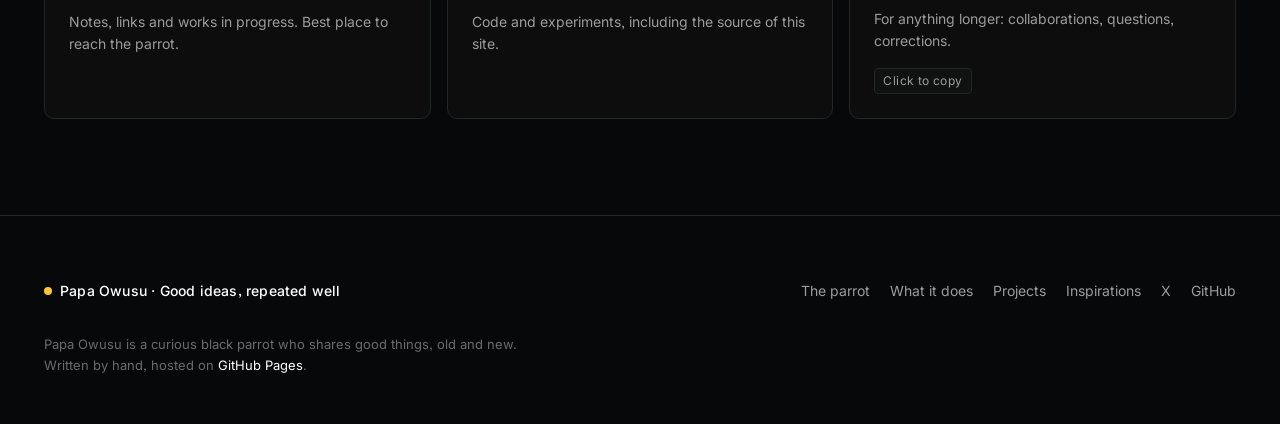
==== commit 2c3b233d: "pictures updated" ====
--- a/index.html
+++ b/index.html
@@ -11,7 +11,7 @@
 <meta property="og:title" content="Papa Owusu · The curious parrot">
 <meta property="og:description" content="Finding good works, old and new, and repeating them in plain words for the people who need them.">
 <meta property="og:image" content="https://pkobts.github.io/parrot-og.jpg">
-<meta property="og:image:alt" content="A cartoon black parrot in headphones and a yellow P shirt, sitting on a yellow bridge rail above a river with a city skyline behind.">
+<meta property="og:image:alt" content="A cartoon black parrot in headphones and a grey P shirt, sitting at a desk with two monitors in front of a bookshelf.">
 <meta property="og:url" content="https://pkobts.github.io/">
 <meta name="twitter:card" content="summary_large_image">
 <meta name="twitter:creator" content="@pkobts">
@@ -59,9 +59,8 @@
     </div>
 
     <figure class="hero-art">
-      <img src="parrot-bridge.webp" width="1920" height="1280"
-           alt="A cartoon black parrot in headphones, a yellow P shirt and a silver cross necklace, sitting on a yellow bridge rail. Its tail feathers are red, green and blue. Behind it, more yellow bridges, a river with a steamboat, and a city skyline.">
-      <figcaption>On the perch: a yellow bridge, a river, headphones on, listening.</figcaption>
+      <img src="banner-pic-office.webp" width="1920" height="1280"
+           alt="A cartoon black parrot in headphones, a grey P shirt and a silver cross necklace, sitting in an office chair at a desk with two monitors. One screen shows a to-do list that says 'write post'. Behind it, a bookshelf of colourful books, a globe and a desk lamp.">
     </figure>
   </div>
 </section>
@@ -71,7 +70,7 @@
   <div class="wrap">
     <div class="about">
       <div>
-        <img class="avatar" src="pkobts_profilephoto.jpg" alt="A cartoon black parrot standing, wearing headphones and a yellow T-shirt with a large P" width="180" height="180">
+        <img class="avatar" src="profile-pic-silver.jpg" alt="A cartoon black parrot standing, wearing headphones, a grey T-shirt with a large P and a silver cross necklace" width="180" height="180">
         <p class="avatar-note">The feathers are drawn. The curiosity is real.</p>
       </div>
 
--- a/styles.css
+++ b/styles.css
@@ -295,12 +295,6 @@
   box-shadow: 0 24px 60px rgba(0, 0, 0, 0.5);
 }
 
-.hero-art figcaption {
-  margin-top: 12px;
-  font-size: 13px;
-  color: var(--ash);
-}
-
 /* ---------- palette mockup ---------- */
 
 .palette {
